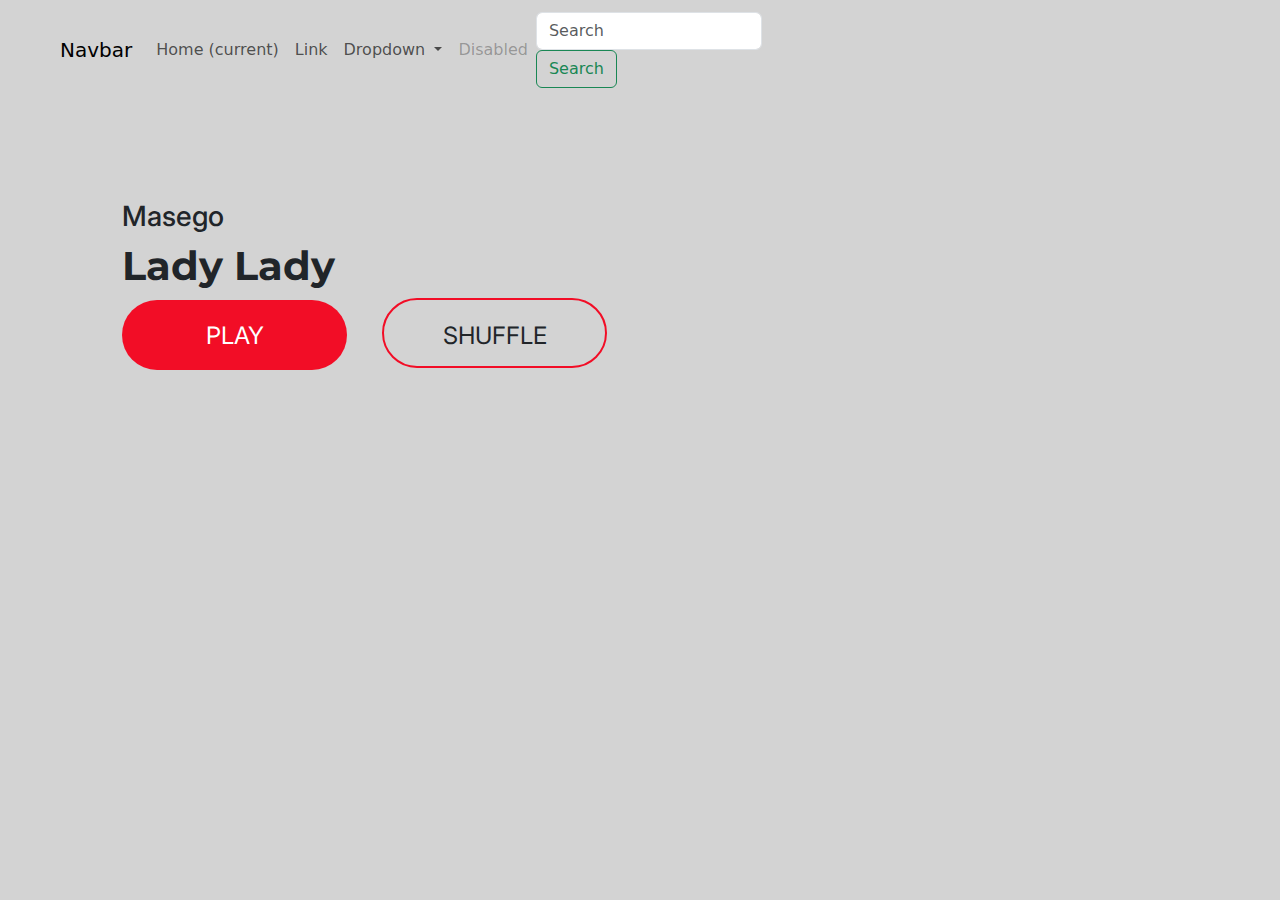
==== index.html @ d7442dbb "add hero and navbar" ====
<!DOCTYPE html>
<html lang="en">
<head>

    <meta charset="UTF-8">
    <meta http-equiv="X-UA-Compatible" content="IE=edge">
    <meta name="viewport" content="width=device-width, initial-scale=1.0">
    <title>Stream: Music For All</title>

    <!--external documents-->
    <link rel="stylesheet" href="https://cdn.jsdelivr.net/npm/bootstrap@5.2.3/dist/css/bootstrap.min.css">
    <script src="https://cdn.jsdelivr.net/npm/bootstrap@5.2.3/dist/js/bootstrap.min.js">  </script>

    <link rel="preconnect" href="https://fonts.googleapis.com">
    <link rel="preconnect" href="https://fonts.gstatic.com" crossorigin>
    <link href="https://fonts.googleapis.com/css2?family=Inter:wght@400;700&family=Montserrat:wght@400;700&display=swap" rel="stylesheet">

    <!--Internal Documents-->
    <link rel="stylesheet" href="css/main.css">

</head>

<body>
    <div class="container-fluid">
        <nav class="navbar navbar-expand-lg navbar-light bg-none">
            <a class="navbar-brand" href="#">Navbar</a>
            <button class="navbar-toggler" type="button" data-toggle="collapse" data-target="#navbarSupportedContent" aria-controls="navbarSupportedContent" aria-expanded="false" aria-label="Toggle navigation">
              <span class="navbar-toggler-icon"></span>
            </button>
          
            <div class="collapse navbar-collapse" id="navbarSupportedContent">
              <ul class="navbar-nav mr-auto">
                <li class="nav-item active">
                  <a class="nav-link" href="#">Home <span class="sr-only">(current)</span></a>
                </li>
                <li class="nav-item">
                  <a class="nav-link" href="#">Link</a>
                </li>
                <li class="nav-item dropdown">
                  <a class="nav-link dropdown-toggle" href="#" id="navbarDropdown" role="button" data-toggle="dropdown" aria-haspopup="true" aria-expanded="false">
                    Dropdown
                  </a>
                  <div class="dropdown-menu" aria-labelledby="navbarDropdown">
                    <a class="dropdown-item" href="#">Action</a>
                    <a class="dropdown-item" href="#">Another action</a>
                    <div class="dropdown-divider"></div>
                    <a class="dropdown-item" href="#">Something else here</a>
                  </div>
                </li>
                <li class="nav-item">
                  <a class="nav-link disabled" href="#">Disabled</a>
                </li>
              </ul>
              <form class="form-inline my-2 my-lg-0">
                <input class="form-control mr-sm-2" type="search" placeholder="Search" aria-label="Search">
                <button class="btn btn-outline-success my-2 my-sm-0" type="submit">Search</button>
              </form>
            </div>
          </nav>

          <header class="global-padding">
            <div class="hero-content">
                <h3> Masego </h3>
                <h1> Lady Lady</h1>
                <div class="hero-content_buttons">
                    <div class="large-button filled">
                        <p>PLAY</p>
                    </div>

                    <div class="large-button invert">
                        <p>SHUFFLE</p>
                    </div>

                    <div class="Large-heart">
                        
                    </div>

                </div>
            </div>
          </header>

    </div>
   
</body>

</html>
---- css/main.css ----
/* Global Styles*/
h1,h2{font-family: 'Montserrat', sans-serif;}
h1{font-weight: 700;}
h3, p{ font-family: 'Inter', sans-serif;}

.global-padding{
    padding-left: 122px;
    padding-right: 122px;
}

/* Homepage */

.navbar{
    padding-left: 60px;
    padding-right: 60px;
    width: 100%;
    height: 100px;
    position:absolute;
}

.container-fluid{
    padding: 0;
}


header{
    width: 100%;
    min-height: 100vh;
    background-color: lightgray;
}

.hero-content{
    padding-top: 200px;
}

.large-button{
    display: inline-block;
    width: 225px;
    height: 70px;
    text-align: center;
    padding-top: 18px;
    border-radius: 100px;
    font-size: 24px;
    margin-right: 30px;
}

.filled{
    background-color: #F20D26 ;
    color: white;
}

.invert{
    border: 2px solid #F20D26;
    
}

/* Page 2 */
/* Page 3 */
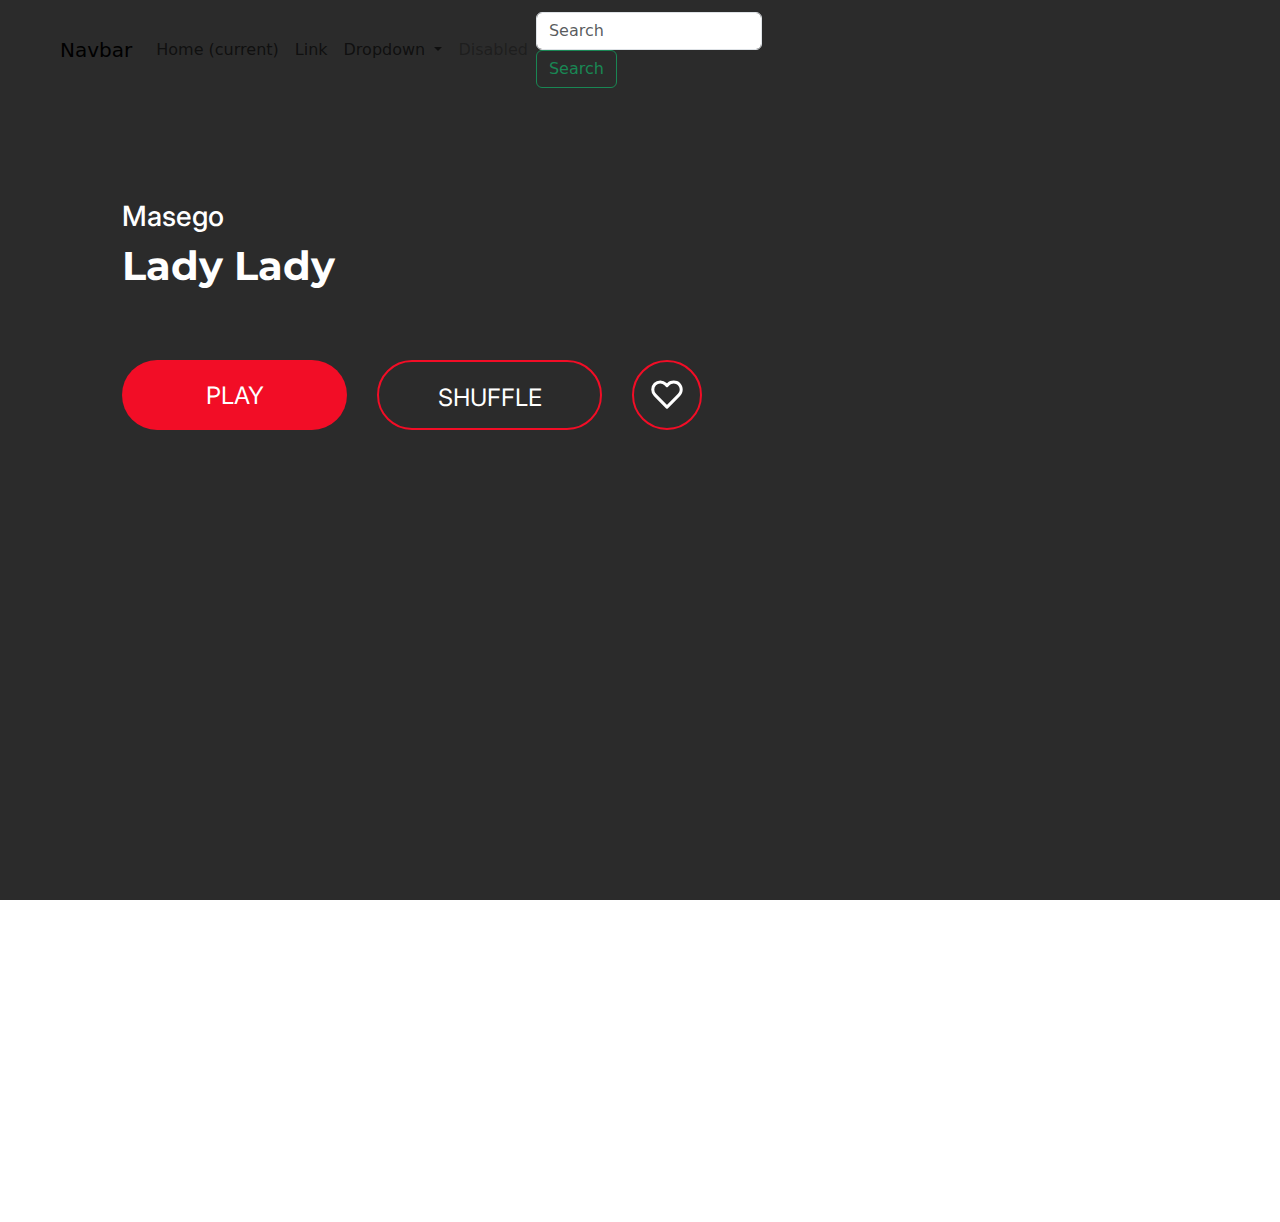
==== commit 52da8569: "update hero" ====
--- a/index.html
+++ b/index.html
@@ -71,13 +71,19 @@
                         <p>SHUFFLE</p>
                     </div>
 
-                    <div class="Large-heart">
-                        
+                    <div class="large-heart_con">
+                        <div class="heart-icon"></div>
                     </div>
 
                 </div>
             </div>
           </header>
+          <div class="global-padding">
+            <div class="featured">
+              <iframe width="560" height="315" src="https://www.youtube.com/embed/ZZT5gdiAwQE" title="YouTube video player" frameborder="0" allow="accelerometer; autoplay; clipboard-write; encrypted-media; gyroscope; picture-in-picture; web-share" allowfullscreen></iframe>
+            </div>
+          </div>
+          
 
     </div>
    
--- a/css/main.css
+++ b/css/main.css
@@ -1,5 +1,10 @@
 /* Global Styles*/
-h1,h2{font-family: 'Montserrat', sans-serif;}
+body{
+    color: white;
+}
+h1,h2{
+    font-family: 'Montserrat', sans-serif;
+}
 h1{font-weight: 700;}
 h3, p{ font-family: 'Inter', sans-serif;}
 
@@ -7,6 +12,8 @@
     padding-left: 122px;
     padding-right: 122px;
 }
+
+
 
 /* Homepage */
 
@@ -26,11 +33,17 @@
 header{
     width: 100%;
     min-height: 100vh;
-    background-color: lightgray;
+    background-color: #2b2b2b;
 }
 
 .hero-content{
     padding-top: 200px;
+}
+
+.hero-content_buttons{
+    margin-top: 70px;
+    display: flex;
+    align-items: center;
 }
 
 .large-button{
@@ -42,6 +55,8 @@
     border-radius: 100px;
     font-size: 24px;
     margin-right: 30px;
+    transition: 0.2s;
+    transition-timing-function: ease-out;
 }
 
 .filled{
@@ -49,10 +64,47 @@
     color: white;
 }
 
+.large-button:hover{
+    background-color: white;
+    color: black;
+    cursor: pointer;
+    transition: 0.2s;
+    transition-timing-function: ease-out;
+}
+
 .invert{
     border: 2px solid #F20D26;
-    
 }
+
+.large-heart_con{
+    display: flex;
+    align-items: center;
+    justify-content: center;
+    border-radius: 50%;
+    width: 70px;
+    height: 70px;
+    border: 2px solid #F20D26;
+    transition: 0.2s;
+    transition-timing-function: ease-out;
+    justify-content: center;
+}
+
+.heart-icon{
+    width: 32.88px;
+    height: 28.64px;
+    display: inline-block;
+    background-image: url("../assets/heart\ icon.svg");
+    background-position: center;
+    background-size: cover;
+}
+
+.large-heart_con:hover{
+    background-color: #F20D26;
+    cursor: pointer;
+    transition: 0.2s;
+    transition-timing-function: ease-out;
+}
+
 
 /* Page 2 */
 /* Page 3 */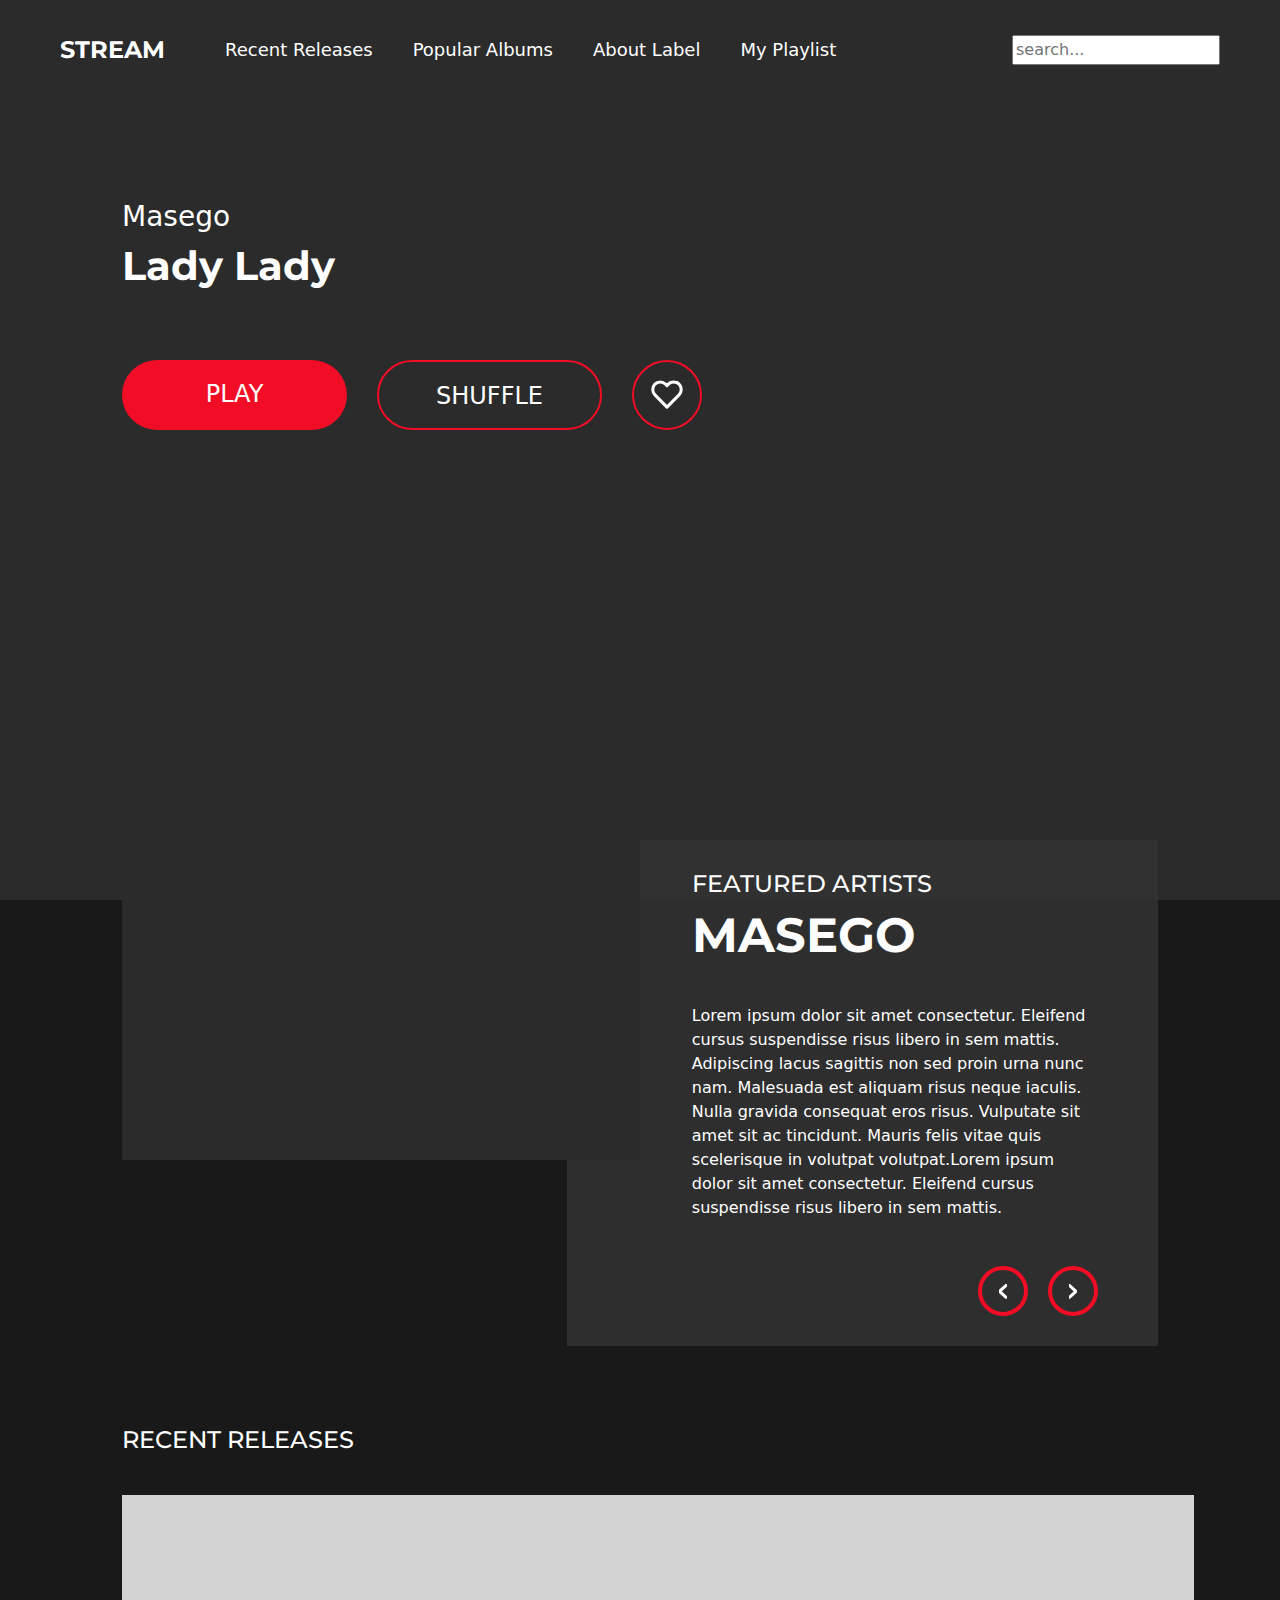
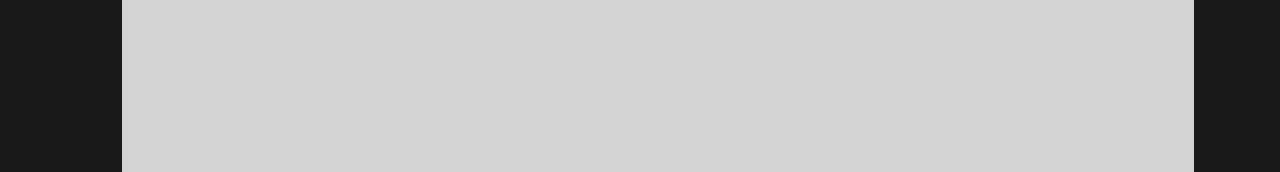
==== commit f485f4e5: "adding sections" ====
--- a/index.html
+++ b/index.html
@@ -22,41 +22,31 @@
 
 <body>
     <div class="container-fluid">
-        <nav class="navbar navbar-expand-lg navbar-light bg-none">
-            <a class="navbar-brand" href="#">Navbar</a>
-            <button class="navbar-toggler" type="button" data-toggle="collapse" data-target="#navbarSupportedContent" aria-controls="navbarSupportedContent" aria-expanded="false" aria-label="Toggle navigation">
-              <span class="navbar-toggler-icon"></span>
-            </button>
-          
-            <div class="collapse navbar-collapse" id="navbarSupportedContent">
-              <ul class="navbar-nav mr-auto">
-                <li class="nav-item active">
-                  <a class="nav-link" href="#">Home <span class="sr-only">(current)</span></a>
-                </li>
-                <li class="nav-item">
-                  <a class="nav-link" href="#">Link</a>
-                </li>
-                <li class="nav-item dropdown">
-                  <a class="nav-link dropdown-toggle" href="#" id="navbarDropdown" role="button" data-toggle="dropdown" aria-haspopup="true" aria-expanded="false">
-                    Dropdown
-                  </a>
-                  <div class="dropdown-menu" aria-labelledby="navbarDropdown">
-                    <a class="dropdown-item" href="#">Action</a>
-                    <a class="dropdown-item" href="#">Another action</a>
-                    <div class="dropdown-divider"></div>
-                    <a class="dropdown-item" href="#">Something else here</a>
-                  </div>
-                </li>
-                <li class="nav-item">
-                  <a class="nav-link disabled" href="#">Disabled</a>
-                </li>
-              </ul>
-              <form class="form-inline my-2 my-lg-0">
-                <input class="form-control mr-sm-2" type="search" placeholder="Search" aria-label="Search">
-                <button class="btn btn-outline-success my-2 my-sm-0" type="submit">Search</button>
-              </form>
+        <nav class="navbar">
+          <div class="nav-con">
+            <div class="wrapper">
+              <div class="brand"> STREAM</div>
+
+              <div class="nav-links">
+                <div class="link">Recent Releases</div>
+                <div class="link">Popular Albums</div>
+                <a href="pages/about.html"> <div class="link">About Label</div> </a>
+                <a href="pages/my-playlist.html"> <div class="link">My Playlist</div> </a>
+              </div>
             </div>
-          </nav>
+
+            <div class="wrapper">
+              <div class="search">
+                <input placeholder="search...">
+              </div>
+            </div>
+            
+            
+            
+          </div>            
+        </nav>
+
+          <!--Header/Hero-->
 
           <header class="global-padding">
             <div class="hero-content">
@@ -78,12 +68,88 @@
                 </div>
             </div>
           </header>
+
+          <!--Introduction artist-->
+
           <div class="global-padding">
             <div class="featured">
-              <iframe width="560" height="315" src="https://www.youtube.com/embed/ZZT5gdiAwQE" title="YouTube video player" frameborder="0" allow="accelerometer; autoplay; clipboard-write; encrypted-media; gyroscope; picture-in-picture; web-share" allowfullscreen></iframe>
+              <div class="featured_video">
+                <iframe width="100%" height="100%" src="https://www.youtube.com/embed/ZZT5gdiAwQE" title="YouTube video player" frameborder="0" allow="accelerometer; autoplay; clipboard-write; encrypted-media; gyroscope; picture-in-picture; web-share" allowfullscreen></iframe>
+              </div>
+              
+              <div class="featured_intro">
+                <h2 class="small-heading"> FEATURED ARTISTS</h2>
+                <h2 class="featured-artist">MASEGO</h2>
+                <p>Lorem ipsum dolor sit amet consectetur. Eleifend cursus suspendisse risus libero in sem mattis. Adipiscing lacus sagittis non sed proin urna nunc nam. Malesuada est aliquam risus neque iaculis. Nulla gravida consequat eros risus. Vulputate sit amet sit ac tincidunt. Mauris felis vitae quis scelerisque in volutpat volutpat.Lorem ipsum dolor sit amet consectetur. Eleifend cursus suspendisse risus libero in sem mattis. </p>
+                
+                <div class="arrow-con">
+
+                  <div class="arrow">
+                    <div class="arrow-icon left-arrow"></div>
+                  </div>
+
+                  <div class="arrow">
+                    <div class="arrow-icon right-arrow"></div>
+                  </div>
+
+                </div>
+
+              </div>
+            </div>
+          </div>
+
+          <!--Recent Releases section-->
+          <div class="global-padding section-marg">
+            <div class="row">
+              <h2 class="small-heading">RECENT RELEASES</h2>
+              <div class="col-3 ">
+                <div class="album">
+                  <div class="album-hover">
+                    <div class="album-play">
+                      <div></div> 
+                    </div>
+                    <div class="album-info"></div>
+                  </div>
+                </div>
+              </div>
+
+              <div class="col-3 ">
+                <div class="album">
+                  <div class="album-hover">
+                    <div class="album-play">
+                      <div></div> 
+                    </div>
+                    <div class="album-info"></div>
+                  </div>
+                </div>
+              </div>
+
+              <div class="col-3 ">
+                <div class="album">
+                  <div class="album-hover">
+                    <div class="album-play">
+                      <div></div> 
+                    </div>
+                    <div class="album-info"></div>
+                  </div>
+                </div>
+              </div>
+
+              <div class="col-3 ">
+                <div class="album">
+                  <div class="album-hover">
+                    <div class="album-play">
+                      <div></div> 
+                    </div>
+                    <div class="album-info"></div>
+                  </div>
+                </div>
+              </div>
+             
             </div>
           </div>
           
+          <!--Popular Albums Section-->
 
     </div>
    
--- a/css/main.css
+++ b/css/main.css
@@ -1,22 +1,34 @@
 /* Global Styles*/
 body{
     color: white;
-}
+    font-family: font-family: 'Inter', sans-serif ;
+    background-color: #191919;
+}
+
+a{
+    text-decoration: none;
+}
+
 h1,h2{
     font-family: 'Montserrat', sans-serif;
 }
 h1{font-weight: 700;}
-h3, p{ font-family: 'Inter', sans-serif;}
 
 .global-padding{
     padding-left: 122px;
     padding-right: 122px;
 }
 
-
-
-/* Homepage */
-
+.container-fluid{
+    padding: 0;
+}
+
+.section-marg{
+    margin-top: 80px;
+}
+
+/* Homepage styles */
+/* Navbar styles */
 .navbar{
     padding-left: 60px;
     padding-right: 60px;
@@ -25,10 +37,52 @@
     position:absolute;
 }
 
-.container-fluid{
-    padding: 0;
-}
-
+.brand{
+    display: inline-block;
+    font-size: 24px;
+    font-family: 'Montserrat', sans-serif;
+    font-weight: 700;
+    margin-right: 60px;
+}
+
+.nav-links{
+    display: flex;
+}
+
+.link{
+    font-size: 18px;
+    color: white;
+    margin-right: 40px;
+    padding-top: 10px;
+    padding-bottom: 10px;
+    cursor: pointer;
+    border-bottom: 2px solid transparent;
+    transition-duration: 0.2s;
+}
+
+.link:hover{
+    border-bottom: 2px solid #F20D26;
+    transition: ease-out;
+    transition-duration: 0.2s;
+}
+
+.nav-con{
+    width: 100%;
+    display: flex;
+    align-items: center;
+    justify-content: space-between;
+}
+
+.search{
+    
+}
+
+.nav-con .wrapper{
+    display: flex;
+    align-items: center;
+}
+
+/* Header/hero */
 
 header{
     width: 100%;
@@ -51,7 +105,7 @@
     width: 225px;
     height: 70px;
     text-align: center;
-    padding-top: 18px;
+    padding-top: 16px;
     border-radius: 100px;
     font-size: 24px;
     margin-right: 30px;
@@ -105,6 +159,125 @@
     transition-timing-function: ease-out;
 }
 
+/* Introduction Section */
+
+.featured{
+    width: 100%;
+    margin-top: -60px;
+    display: flex;
+    justify-content: space-between;
+    position: relative;
+}
+
+.featured_video{
+    width: 50%;
+    height: 25vw;
+    background-color: #2b2b2b;
+    z-index: 2;
+}
+
+.featured_intro{
+    width: 57%;
+    background: rgba(51,51,51,0.8);
+    margin-left: -7%;
+    min-height: 30vw;
+    padding-left: 12%;
+    padding-top: 30px;
+    padding-right: 60px;
+    z-index: 1;
+}
+
+.featured-artist{
+    font-size: 48px;
+    font-weight: 700;
+    margin-bottom: 40px;
+}
+
+.small-heading{
+    font-size: 24px;
+}
+
+.arrow-con{
+    display: flex;
+    margin-top: 30px;
+    margin-bottom: 30px;
+    float: right;
+}
+
+.arrow{
+    display: flex;
+    align-items: center;
+    justify-content: center;
+    border-radius: 50%;
+    width: 50px;
+    height: 50px;
+    border: 4px solid #F20D26;
+    transition: 0.2s;
+    transition-timing-function: ease-out;
+    justify-content: center;
+    margin-left: 20px;
+}
+
+.arrow-icon{
+    width: 7.72px;
+    height: 15.43px;
+    display: inline-block;
+    background-position: center;
+    background-size: cover;
+}
+
+.left-arrow{
+    background-image: url("../assets/left\ arrow.svg");
+}
+
+.right-arrow{
+    background-image: url("../assets/right\ arrow.svg");
+}
+
+.arrow:hover{
+    background-color: #F20D26;
+    cursor: pointer;
+    transition: 0.2s;
+    transition-timing-function: ease-out;
+}
+
+/* Recent releases section */
+
+
+.album{
+    height: 277px;
+    width: 277px;
+    background-color: lightgray;
+}
+
+.row .small-heading{
+    margin-bottom: 40px;
+}
+
+.album-hover{
+    width: 100%;
+    height: 100%;
+    transition-duration: 0.2s;
+    opacity: 0%;
+}
+
+.album-play{
+    width: 100%;
+    height: 207px;
+    display: flex;
+}
+
+.album-info{
+    width: 100%;
+    height: 70px;
+    background-color: rgba(0,0,0,0.8);
+}
+
+.album:hover .album-hover{
+    opacity: 100%;
+    transition: ease-out;
+    transition-duration: 0.2s;
+}
 
 /* Page 2 */
 /* Page 3 */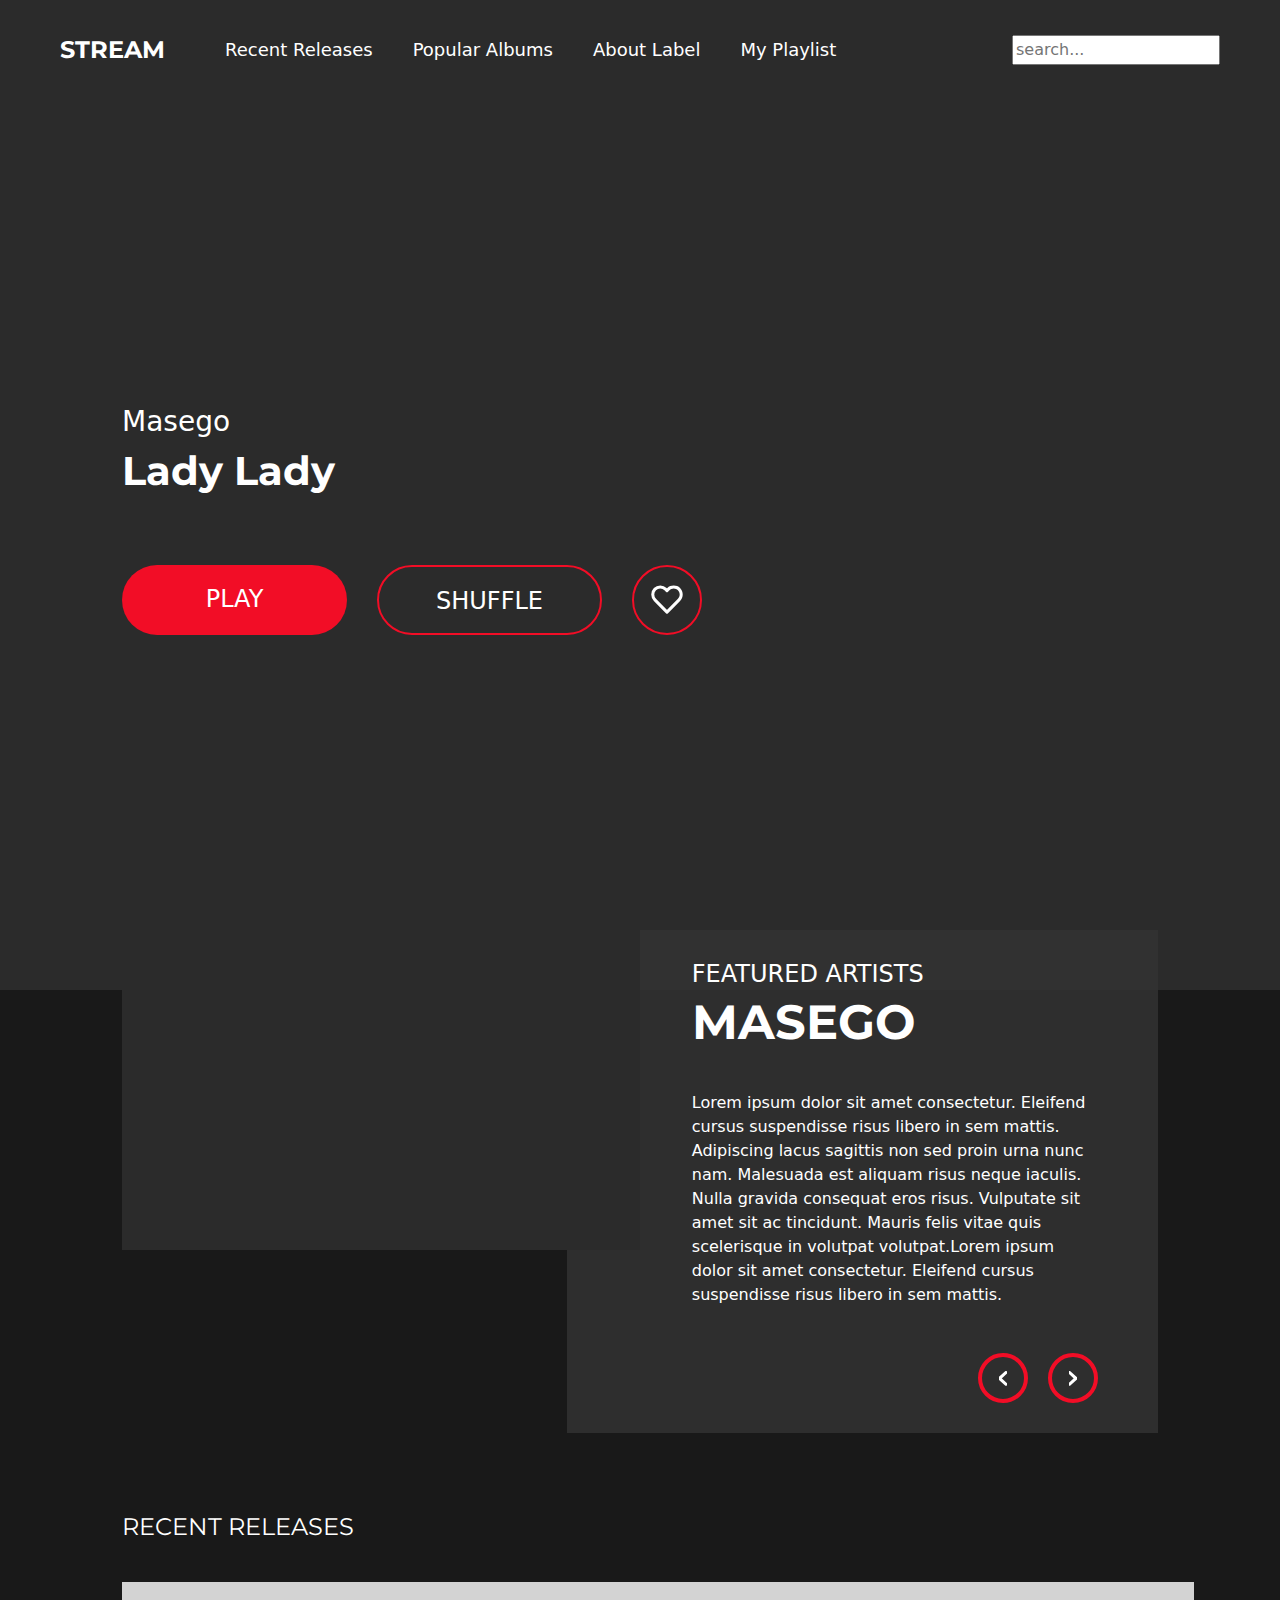
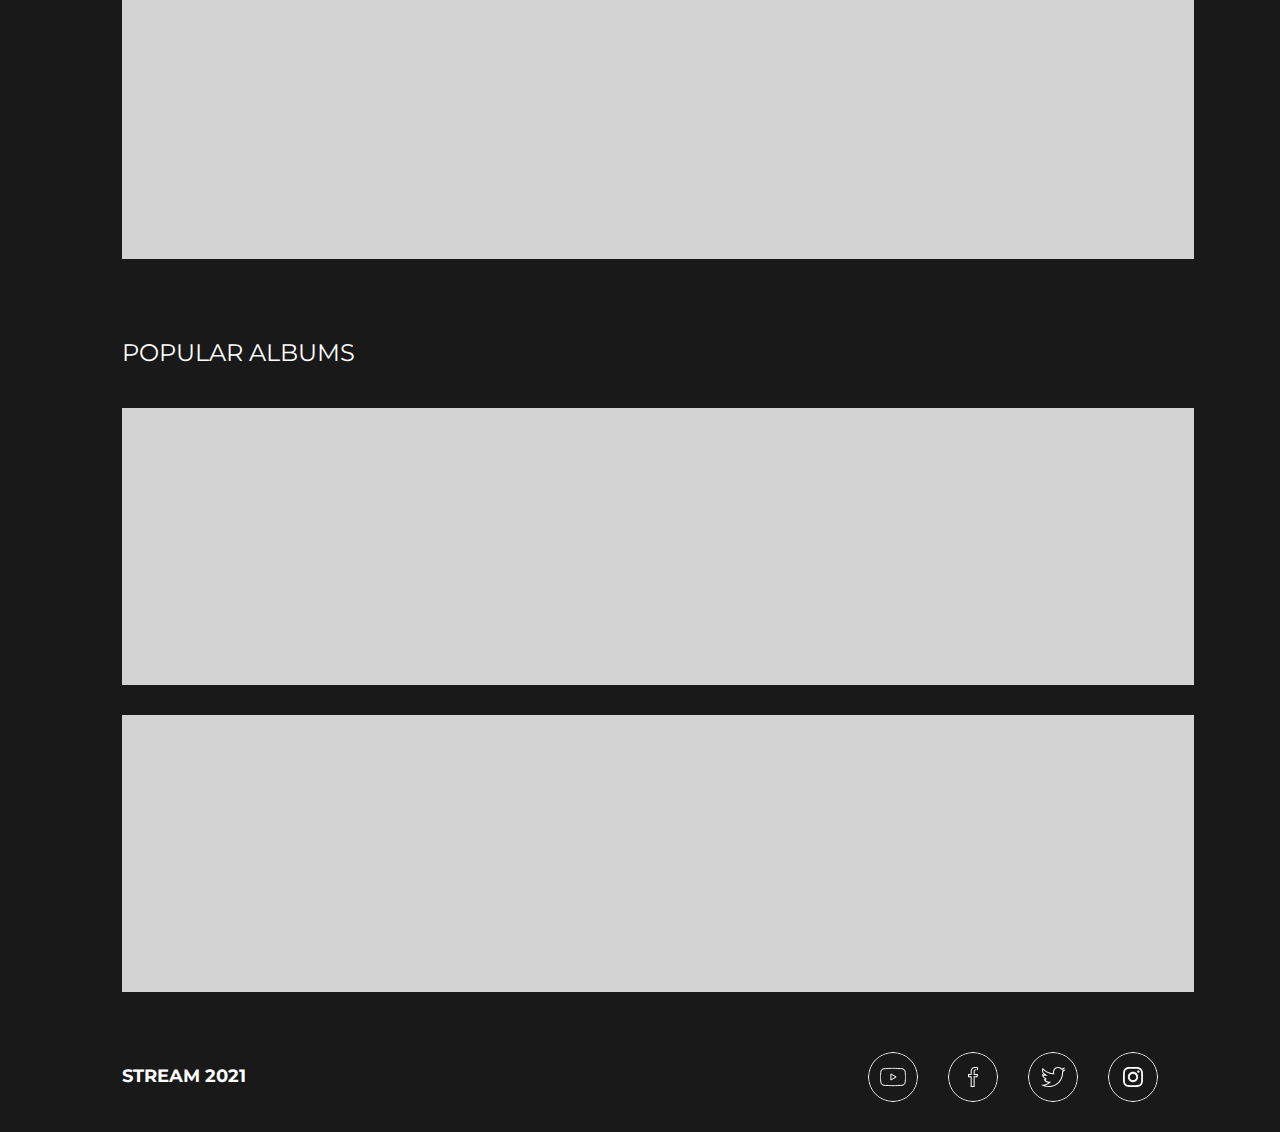
==== commit 1b76180d: "complete the structure of the site" ====
--- a/index.html
+++ b/index.html
@@ -25,7 +25,7 @@
         <nav class="navbar">
           <div class="nav-con">
             <div class="wrapper">
-              <div class="brand"> STREAM</div>
+              <a href="../index.html"> <div class="brand"> STREAM</div> </a> 
 
               <div class="nav-links">
                 <div class="link">Recent Releases</div>
@@ -61,7 +61,7 @@
                         <p>SHUFFLE</p>
                     </div>
 
-                    <div class="large-heart_con">
+                    <div class="large-heart_con circle">
                         <div class="heart-icon"></div>
                     </div>
 
@@ -71,24 +71,24 @@
 
           <!--Introduction artist-->
 
-          <div class="global-padding">
+          <div class="global-padding container">
             <div class="featured">
               <div class="featured_video">
                 <iframe width="100%" height="100%" src="https://www.youtube.com/embed/ZZT5gdiAwQE" title="YouTube video player" frameborder="0" allow="accelerometer; autoplay; clipboard-write; encrypted-media; gyroscope; picture-in-picture; web-share" allowfullscreen></iframe>
               </div>
               
               <div class="featured_intro">
-                <h2 class="small-heading"> FEATURED ARTISTS</h2>
-                <h2 class="featured-artist">MASEGO</h2>
+                <h3 class="small-heading"> FEATURED ARTISTS</h3>
+                <h2 class="large-heading">MASEGO</h2>
                 <p>Lorem ipsum dolor sit amet consectetur. Eleifend cursus suspendisse risus libero in sem mattis. Adipiscing lacus sagittis non sed proin urna nunc nam. Malesuada est aliquam risus neque iaculis. Nulla gravida consequat eros risus. Vulputate sit amet sit ac tincidunt. Mauris felis vitae quis scelerisque in volutpat volutpat.Lorem ipsum dolor sit amet consectetur. Eleifend cursus suspendisse risus libero in sem mattis. </p>
                 
                 <div class="arrow-con">
 
-                  <div class="arrow">
+                  <div class="arrow circle">
                     <div class="arrow-icon left-arrow"></div>
                   </div>
 
-                  <div class="arrow">
+                  <div class="arrow circle">
                     <div class="arrow-icon right-arrow"></div>
                   </div>
 
@@ -99,49 +99,74 @@
           </div>
 
           <!--Recent Releases section-->
-          <div class="global-padding section-marg">
+          <div class="global-padding section-marg container">
             <div class="row">
-              <h2 class="small-heading">RECENT RELEASES</h2>
-              <div class="col-3 ">
-                <div class="album">
-                  <div class="album-hover">
-                    <div class="album-play">
-                      <div></div> 
-                    </div>
-                    <div class="album-info"></div>
-                  </div>
-                </div>
-              </div>
-
-              <div class="col-3 ">
-                <div class="album">
-                  <div class="album-hover">
-                    <div class="album-play">
-                      <div></div> 
-                    </div>
-                    <div class="album-info"></div>
-                  </div>
-                </div>
-              </div>
-
-              <div class="col-3 ">
-                <div class="album">
-                  <div class="album-hover">
-                    <div class="album-play">
-                      <div></div> 
-                    </div>
-                    <div class="album-info"></div>
-                  </div>
-                </div>
-              </div>
-
-              <div class="col-3 ">
-                <div class="album">
-                  <div class="album-hover">
-                    <div class="album-play">
-                      <div></div> 
-                    </div>
-                    <div class="album-info"></div>
+              <h2 class="small-heading margin-b">RECENT RELEASES</h2>
+
+              <div class="col-3 ">
+                <div class="album">
+                  <div class="album-hover">
+                    <div class="album-play">
+                      <div class="play-button"></div> 
+                    </div>
+                    <div class="album-info">
+                      <div class="information">
+                        <p class="artist-name"> Artist Name</p>
+                        <p class="album-name"> Album Name</p>
+                      </div>
+                      <div class="like circle"></div>
+                    </div>
+                  </div>
+                </div>
+              </div>
+
+              <div class="col-3 ">
+                <div class="album">
+                  <div class="album-hover">
+                    <div class="album-play">
+                      <div class="play-button"></div> 
+                    </div>
+                    <div class="album-info">
+                      <div class="information">
+                        <p class="artist-name"> Artist Name</p>
+                        <p class="album-name"> Album Name</p>
+                      </div>
+                      <div class="like circle"></div>
+                    </div>
+                  </div>
+                </div>
+              </div>
+
+              <div class="col-3 ">
+                <div class="album">
+                  <div class="album-hover">
+                    <div class="album-play">
+                      <div class="play-button"></div> 
+                    </div>
+                    <div class="album-info">
+                      <div class="information">
+                        <p class="artist-name"> Artist Name</p>
+                        <p class="album-name"> Album Name</p>
+                      </div>
+                      <div class="like circle"></div>
+                    </div>
+                  </div>
+                </div>
+              </div>
+
+              <div class="col-3 ">
+                <div class="album">
+                  <div class="album-hover">
+                    <div class="album-play">
+                      <div class="play-button"></div> 
+                    </div>
+                    <div class="album-info">
+                      <div class="information">
+                        <p class="artist-name"> Artist Name</p>
+                        <p class="album-name"> Album Name</p>
+                      </div>
+                      <div class="like circle"></div>
+                    </div>
                   </div>
                 </div>
               </div>
@@ -151,6 +176,172 @@
           
           <!--Popular Albums Section-->
 
+          <div class="global-padding section-marg container">
+
+            <div class="row">
+              <h2 class="small-heading margin-b">POPULAR ALBUMS</h2>
+
+              <div class="col-3 ">
+                <div class="album">
+                  <div class="album-hover">
+                    <div class="album-play">
+                      <div class="play-button"></div> 
+                    </div>
+                    <div class="album-info">
+                      <div class="information">
+                        <p class="artist-name"> Artist Name</p>
+                        <p class="album-name"> Album Name</p>
+                      </div>
+                      <div class="like circle"></div>
+                    </div>
+                  </div>
+                </div>
+              </div>
+
+              <div class="col-3 ">
+                <div class="album">
+                  <div class="album-hover">
+                    <div class="album-play">
+                      <div class="play-button"></div> 
+                    </div>
+                    <div class="album-info">
+                      <div class="information">
+                        <p class="artist-name"> Artist Name</p>
+                        <p class="album-name"> Album Name</p>
+                      </div>
+                      <div class="like circle"></div>
+                    </div>
+                  </div>
+                </div>
+              </div>
+
+              <div class="col-3 ">
+                <div class="album">
+                  <div class="album-hover">
+                    <div class="album-play">
+                      <div class="play-button"></div> 
+                    </div>
+                    <div class="album-info">
+                      <div class="information">
+                        <p class="artist-name"> Artist Name</p>
+                        <p class="album-name"> Album Name</p>
+                      </div>
+                      <div class="like circle"></div>
+                    </div>
+                  </div>
+                </div>
+              </div>
+
+              <div class="col-3 ">
+                <div class="album">
+                  <div class="album-hover">
+                    <div class="album-play">
+                      <div class="play-button"></div> 
+                    </div>
+                    <div class="album-info">
+                      <div class="information">
+                        <p class="artist-name"> Artist Name</p>
+                        <p class="album-name"> Album Name</p>
+                      </div>
+                      <div class="like circle"></div>
+                    </div>
+                  </div>
+                </div>
+              </div>
+             
+            </div>
+
+            <div class="row small-top-marg">
+
+              <div class="col-3 ">
+                <div class="album">
+                  <div class="album-hover">
+                    <div class="album-play">
+                      <div class="play-button"></div> 
+                    </div>
+                    <div class="album-info">
+                      <div class="information">
+                        <p class="artist-name"> Artist Name</p>
+                        <p class="album-name"> Album Name</p>
+                      </div>
+                      <div class="like circle"></div>
+                    </div>
+                  </div>
+                </div>
+              </div>
+
+              <div class="col-3 ">
+                <div class="album">
+                  <div class="album-hover">
+                    <div class="album-play">
+                      <div class="play-button"></div> 
+                    </div>
+                    <div class="album-info">
+                      <div class="information">
+                        <p class="artist-name"> Artist Name</p>
+                        <p class="album-name"> Album Name</p>
+                      </div>
+                      <div class="like circle"></div>
+                    </div>
+                  </div>
+                </div>
+              </div>
+
+              <div class="col-3 ">
+                <div class="album">
+                  <div class="album-hover">
+                    <div class="album-play">
+                      <div class="play-button"></div> 
+                    </div>
+                    <div class="album-info">
+                      <div class="information">
+                        <p class="artist-name"> Artist Name</p>
+                        <p class="album-name"> Album Name</p>
+                      </div>
+                      <div class="like circle"></div>
+                    </div>
+                  </div>
+                </div>
+              </div>
+
+              <div class="col-3 ">
+                <div class="album">
+                  <div class="album-hover">
+                    <div class="album-play">
+                      <div class="play-button"></div> 
+                    </div>
+                    <div class="album-info">
+                      <div class="information">
+                        <p class="artist-name"> Artist Name</p>
+                        <p class="album-name"> Album Name</p>
+                      </div>
+                      <div class="like circle"></div>
+                    </div>
+                  </div>
+                </div>
+              </div>
+             
+            </div>
+
+          </div>
+
+          <!--Footer-->
+
+          <div class="global-padding container">
+            <div class="row">
+              <div class="col-12 footer">
+                <div class="brand-footer"> STREAM 2021</div>
+                <div class="socials">
+                  <div class="social-link youtube"></div>
+                  <div class="social-link facebook"></div>
+                  <div class="social-link twitter"></div>
+                  <div class="social-link instagram"></div>
+                </div>
+              </div>
+            </div>
+          </div>
+          
+
     </div>
    
 </body>
--- a/css/main.css
+++ b/css/main.css
@@ -19,6 +19,10 @@
     padding-right: 122px;
 }
 
+.container{
+    max-width: 1430px;
+}
+
 .container-fluid{
     padding: 0;
 }
@@ -43,6 +47,17 @@
     font-family: 'Montserrat', sans-serif;
     font-weight: 700;
     margin-right: 60px;
+    color: white;
+    transition: ease-out;
+    transition-duration: 0.2s;
+}
+
+.brand:hover{
+    cursor: pointer;
+    color: #F20D26;
+    transition: ease-out;
+    transition-duration: 0.2s;
+
 }
 
 .nav-links{
@@ -66,6 +81,10 @@
     transition-duration: 0.2s;
 }
 
+.active{
+    font-weight: 700;
+}
+
 .nav-con{
     width: 100%;
     display: flex;
@@ -86,12 +105,12 @@
 
 header{
     width: 100%;
-    min-height: 100vh;
+    min-height: 110vh;
     background-color: #2b2b2b;
 }
 
 .hero-content{
-    padding-top: 200px;
+    padding-top: 45vh;
 }
 
 .hero-content_buttons{
@@ -152,13 +171,6 @@
     background-size: cover;
 }
 
-.large-heart_con:hover{
-    background-color: #F20D26;
-    cursor: pointer;
-    transition: 0.2s;
-    transition-timing-function: ease-out;
-}
-
 /* Introduction Section */
 
 .featured{
@@ -187,7 +199,7 @@
     z-index: 1;
 }
 
-.featured-artist{
+.large-heading{
     font-size: 48px;
     font-weight: 700;
     margin-bottom: 40px;
@@ -195,6 +207,8 @@
 
 .small-heading{
     font-size: 24px;
+    font-weight: 400;
+    margin-bottom: 5px;
 }
 
 .arrow-con{
@@ -234,7 +248,7 @@
     background-image: url("../assets/right\ arrow.svg");
 }
 
-.arrow:hover{
+.circle:hover{
     background-color: #F20D26;
     cursor: pointer;
     transition: 0.2s;
@@ -250,7 +264,7 @@
     background-color: lightgray;
 }
 
-.row .small-heading{
+.margin-b{
     margin-bottom: 40px;
 }
 
@@ -277,7 +291,179 @@
     opacity: 100%;
     transition: ease-out;
     transition-duration: 0.2s;
+    cursor: pointer;
+}
+
+.album-play{
+    display: flex;
+    justify-content: center;
+    align-items: center;
+}
+
+.play-button{
+    display: inline-block;
+    height: 70px;
+    width: 70px;
+    background-image: url("../assets/play_icon.svg");
+    background-position: center;
+    background-size: cover;
+}
+
+.album-info{
+    display: flex;
+    justify-content: space-between;
+    align-items: center;
+    padding-left: 10px;
+    padding-right: 10px;
+}
+
+.information{
+    display: inline-block;
+}
+
+.like{
+    display: inline-block;
+}
+
+.artist-name{
+    font-size: 12px;
+    margin-bottom: 4px;
+}
+
+.album-name{
+    font-size: 18px;
+    font-family: 'Montserrat', sans-serif;
+    font-weight: 700;
+    margin: 0;
+}
+
+.like{
+    width: 40px;
+    height: 40px;
+    border-radius: 50%;
+    background-image: url("../assets/heart_icon_smal\ 1.svg");
+    background-position: center;
+    background-size: cover;
+}
+
+/* Footer */
+
+.small-top-marg{
+    margin-top: 30px;
+}
+
+.footer{
+    display: flex;
+    justify-content: space-between;
+    align-items: center;
+    padding-top: 60px;
+    padding-bottom: 30px;
+}
+
+.brand-footer{
+    font-size: 18px;
+    font-family: 'Montserrat', sans-serif;
+    font-weight: 700;
+    margin: 0;
+}
+
+.socials{
+    display: flex;
+}
+
+.social-link{
+    width: 50px;
+    height: 50px;
+    border-radius: 50%;
+    background-position: center;
+    background-size: cover;
+    transition: ease-out;
+    transition-duration: 0.2s;
+    margin-left: 30px;
+}
+
+.social-link:hover{
+    scale:1.1;
+    transition: ease-out;
+    transition-duration: 0.2s;
+    cursor: pointer;
+}
+
+.youtube{
+    background-image: url("../assets/youtube.svg");
+}
+
+.facebook{
+    background-image: url("../assets/facebook.svg");
+}
+
+.twitter{
+    background-image: url("../assets/twitter.svg");
+}
+
+.instagram{
+    background-image: url("../assets/instagram.svg");
 }
 
 /* Page 2 */
-/* Page 3 */+/* About content */
+
+.about-content{
+    padding-top: 255px;
+}
+
+.about-info{
+    padding-right: 5%;
+}
+
+.form{
+    padding-left: 5%;
+}
+
+.contact-links{
+    display: flex;
+    margin-top: 80px;
+    margin-bottom: 25px;
+}
+
+.contact{
+    width: 190px;
+    height: 40px;
+    border-radius: 100px;
+    background-color: aliceblue;
+    margin-right: 30px;
+}
+
+.form-con{
+    width: 100%;
+    height: 100%;
+    background-color: gray;
+    padding: 30px;
+}
+
+/* Page 3 */
+
+/* Playlist Interface */
+
+.playlist-interface{
+    padding-top: 145px;
+}
+
+.playlist_album-cover{
+    width: 100%;
+    background-color: aliceblue;
+    height: 470px;
+}
+
+.playlist_songs{
+    width: 100%;
+    background-color: rgb(47, 100, 146);
+    height: 500px;
+}
+
+.slider-controls{
+    background-color: aliceblue;
+    height: 50px;
+    margin-top: 140px;
+    margin-bottom: 40px;
+}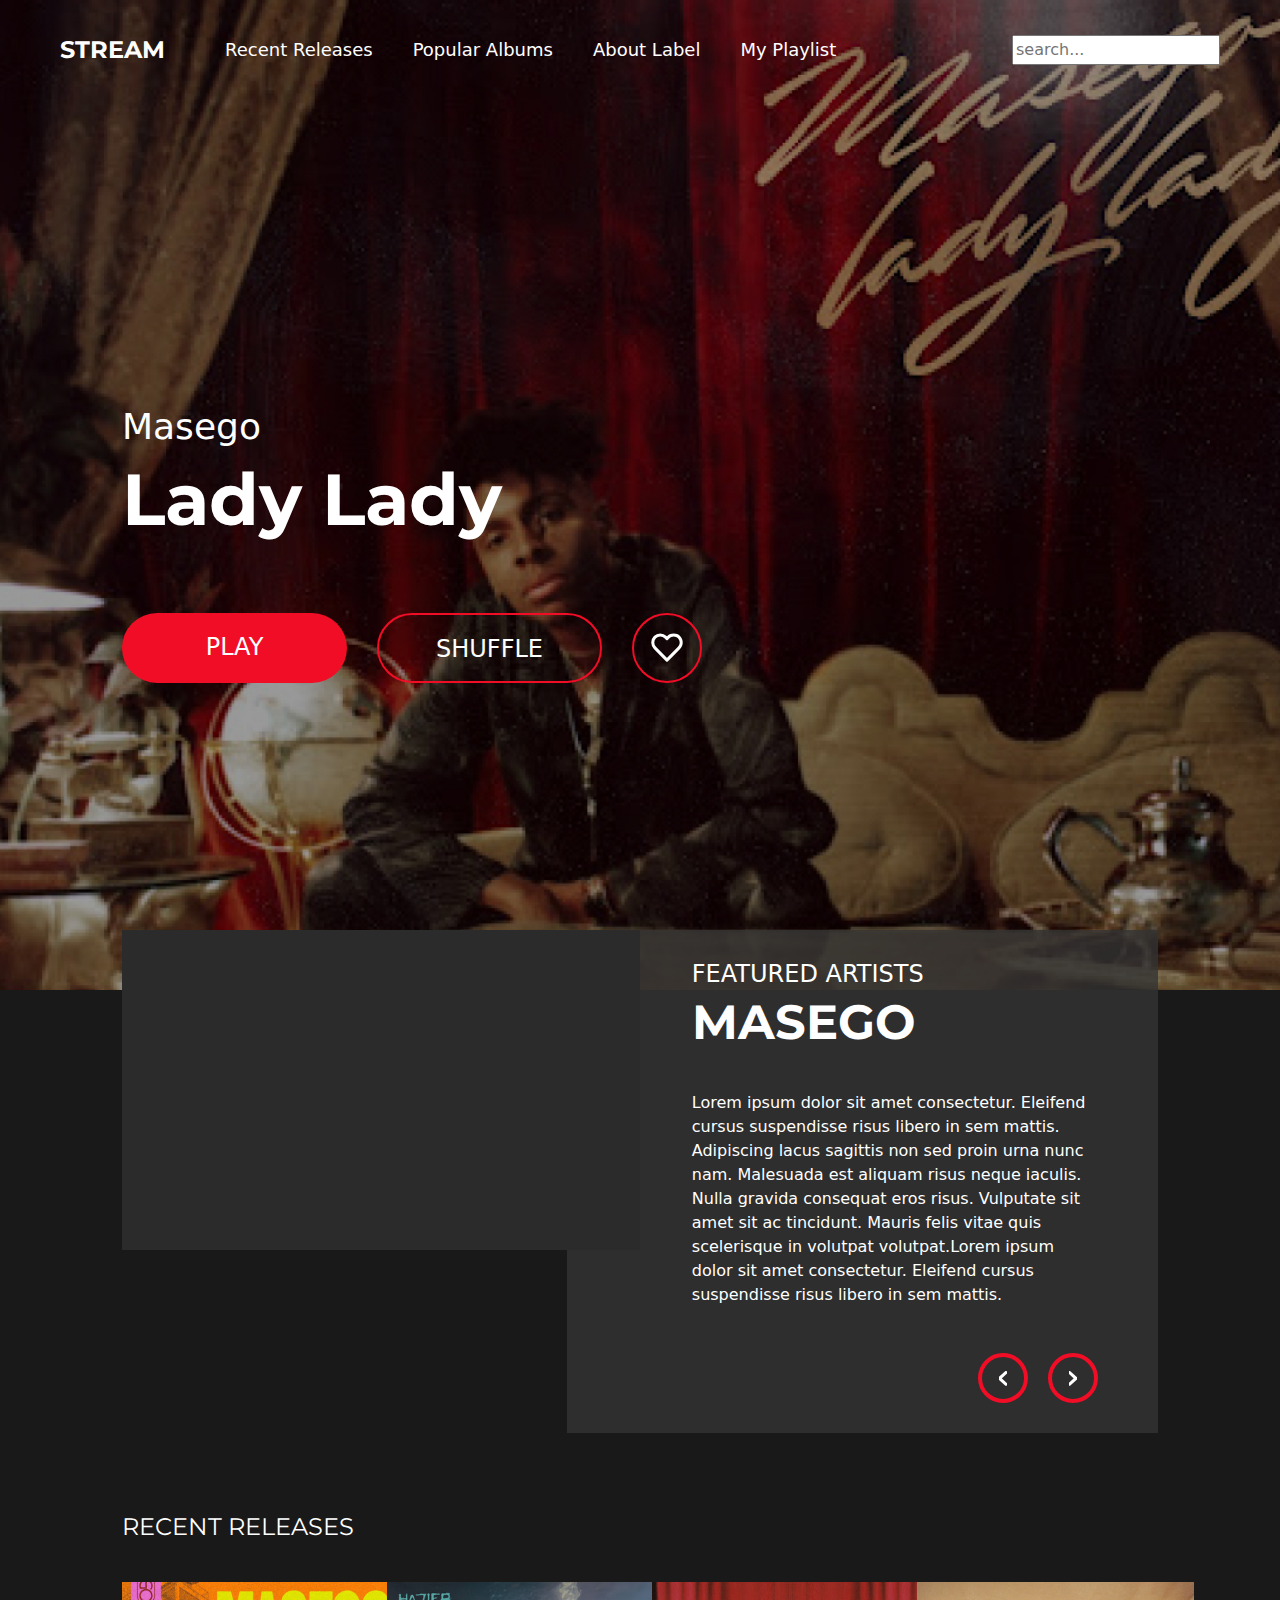
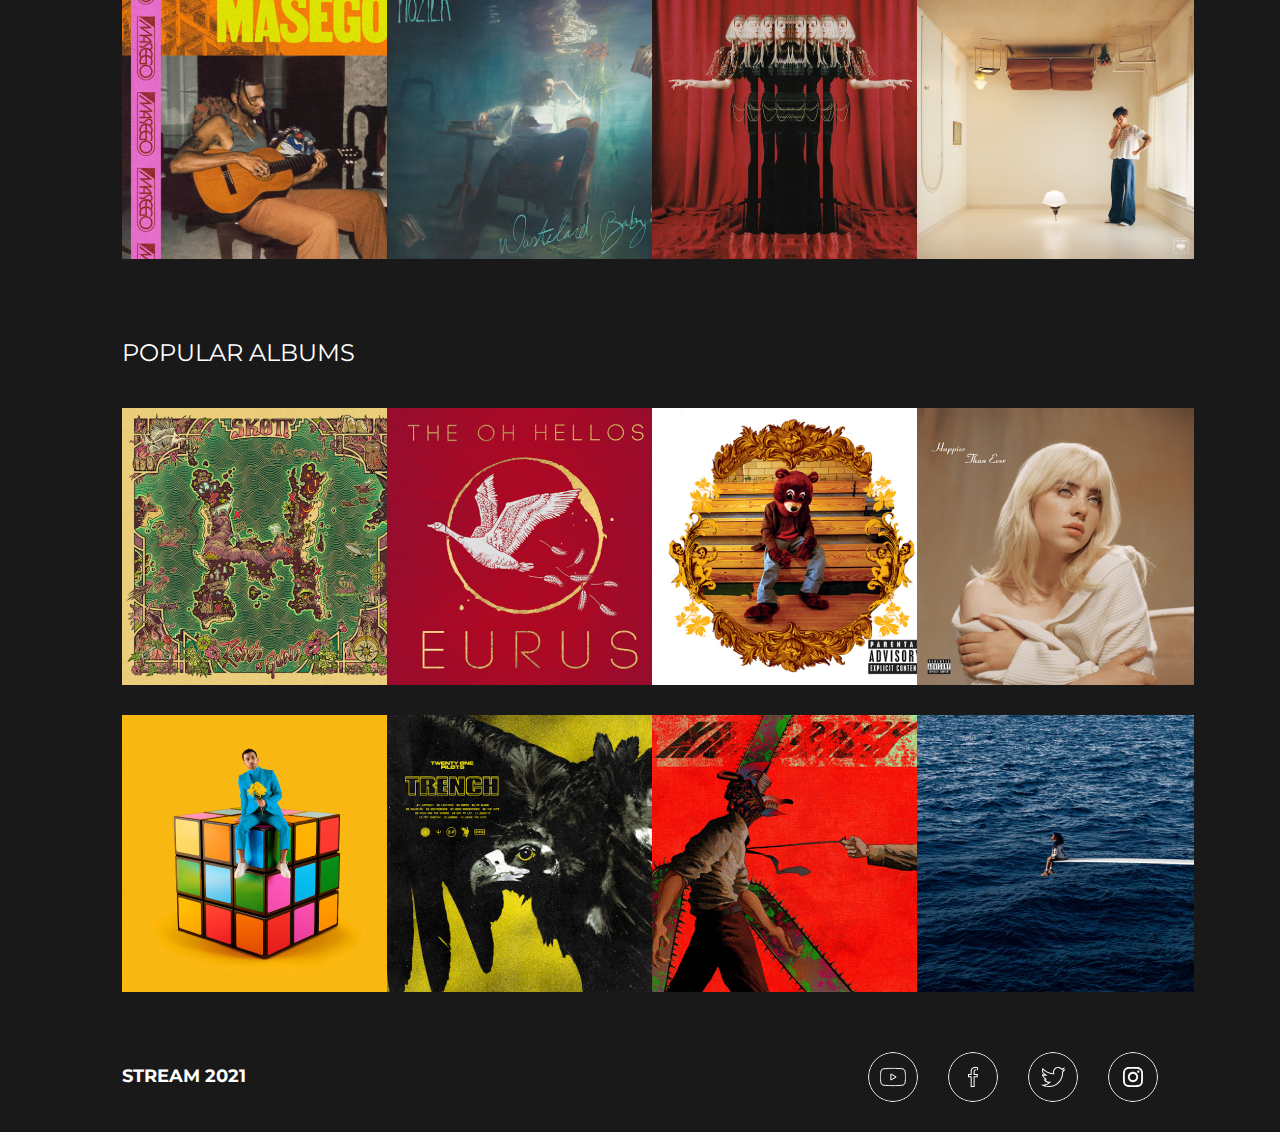
==== commit 753d9703: "add assets" ====
--- a/index.html
+++ b/index.html
@@ -104,58 +104,58 @@
               <h2 class="small-heading margin-b">RECENT RELEASES</h2>
 
               <div class="col-3 ">
-                <div class="album">
-                  <div class="album-hover">
-                    <div class="album-play">
-                      <div class="play-button"></div> 
-                    </div>
-                    <div class="album-info">
-                      <div class="information">
-                        <p class="artist-name"> Artist Name</p>
-                        <p class="album-name"> Album Name</p>
-                      </div>
-                      <div class="like circle"></div>
-                    </div>
-                  </div>
-                </div>
-              </div>
-
-              <div class="col-3 ">
-                <div class="album">
-                  <div class="album-hover">
-                    <div class="album-play">
-                      <div class="play-button"></div> 
-                    </div>
-                    <div class="album-info">
-                      <div class="information">
-                        <p class="artist-name"> Artist Name</p>
-                        <p class="album-name"> Album Name</p>
-                      </div>
-                      <div class="like circle"></div>
-                    </div>
-                  </div>
-                </div>
-              </div>
-
-              <div class="col-3 ">
-                <div class="album">
-                  <div class="album-hover">
-                    <div class="album-play">
-                      <div class="play-button"></div> 
-                    </div>
-                    <div class="album-info">
-                      <div class="information">
-                        <p class="artist-name"> Artist Name</p>
-                        <p class="album-name"> Album Name</p>
-                      </div>
-                      <div class="like circle"></div>
-                    </div>
-                  </div>
-                </div>
-              </div>
-
-              <div class="col-3 ">
-                <div class="album">
+                <div class="album song-1">
+                  <div class="album-hover">
+                    <div class="album-play">
+                      <div class="play-button"></div> 
+                    </div>
+                    <div class="album-info">
+                      <div class="information">
+                        <p class="artist-name"> Artist Name</p>
+                        <p class="album-name"> Album Name</p>
+                      </div>
+                      <div class="like circle"></div>
+                    </div>
+                  </div>
+                </div>
+              </div>
+
+              <div class="col-3 ">
+                <div class="album song-2">
+                  <div class="album-hover">
+                    <div class="album-play">
+                      <div class="play-button"></div> 
+                    </div>
+                    <div class="album-info">
+                      <div class="information">
+                        <p class="artist-name"> Artist Name</p>
+                        <p class="album-name"> Album Name</p>
+                      </div>
+                      <div class="like circle"></div>
+                    </div>
+                  </div>
+                </div>
+              </div>
+
+              <div class="col-3 ">
+                <div class="album song-3">
+                  <div class="album-hover">
+                    <div class="album-play">
+                      <div class="play-button"></div> 
+                    </div>
+                    <div class="album-info">
+                      <div class="information">
+                        <p class="artist-name"> Artist Name</p>
+                        <p class="album-name"> Album Name</p>
+                      </div>
+                      <div class="like circle"></div>
+                    </div>
+                  </div>
+                </div>
+              </div>
+
+              <div class="col-3 ">
+                <div class="album song-4">
                   <div class="album-hover">
                     <div class="album-play">
                       <div class="play-button"></div> 
@@ -182,58 +182,58 @@
               <h2 class="small-heading margin-b">POPULAR ALBUMS</h2>
 
               <div class="col-3 ">
-                <div class="album">
-                  <div class="album-hover">
-                    <div class="album-play">
-                      <div class="play-button"></div> 
-                    </div>
-                    <div class="album-info">
-                      <div class="information">
-                        <p class="artist-name"> Artist Name</p>
-                        <p class="album-name"> Album Name</p>
-                      </div>
-                      <div class="like circle"></div>
-                    </div>
-                  </div>
-                </div>
-              </div>
-
-              <div class="col-3 ">
-                <div class="album">
-                  <div class="album-hover">
-                    <div class="album-play">
-                      <div class="play-button"></div> 
-                    </div>
-                    <div class="album-info">
-                      <div class="information">
-                        <p class="artist-name"> Artist Name</p>
-                        <p class="album-name"> Album Name</p>
-                      </div>
-                      <div class="like circle"></div>
-                    </div>
-                  </div>
-                </div>
-              </div>
-
-              <div class="col-3 ">
-                <div class="album">
-                  <div class="album-hover">
-                    <div class="album-play">
-                      <div class="play-button"></div> 
-                    </div>
-                    <div class="album-info">
-                      <div class="information">
-                        <p class="artist-name"> Artist Name</p>
-                        <p class="album-name"> Album Name</p>
-                      </div>
-                      <div class="like circle"></div>
-                    </div>
-                  </div>
-                </div>
-              </div>
-
-              <div class="col-3 ">
-                <div class="album">
+                <div class="album song-5">
+                  <div class="album-hover">
+                    <div class="album-play">
+                      <div class="play-button"></div> 
+                    </div>
+                    <div class="album-info">
+                      <div class="information">
+                        <p class="artist-name"> Artist Name</p>
+                        <p class="album-name"> Album Name</p>
+                      </div>
+                      <div class="like circle"></div>
+                    </div>
+                  </div>
+                </div>
+              </div>
+
+              <div class="col-3 ">
+                <div class="album song-6">
+                  <div class="album-hover">
+                    <div class="album-play">
+                      <div class="play-button"></div> 
+                    </div>
+                    <div class="album-info">
+                      <div class="information">
+                        <p class="artist-name"> Artist Name</p>
+                        <p class="album-name"> Album Name</p>
+                      </div>
+                      <div class="like circle"></div>
+                    </div>
+                  </div>
+                </div>
+              </div>
+
+              <div class="col-3 ">
+                <div class="album song-7">
+                  <div class="album-hover">
+                    <div class="album-play">
+                      <div class="play-button"></div> 
+                    </div>
+                    <div class="album-info">
+                      <div class="information">
+                        <p class="artist-name"> Artist Name</p>
+                        <p class="album-name"> Album Name</p>
+                      </div>
+                      <div class="like circle"></div>
+                    </div>
+                  </div>
+                </div>
+              </div>
+
+              <div class="col-3 ">
+                <div class="album song-8">
                   <div class="album-hover">
                     <div class="album-play">
                       <div class="play-button"></div> 
@@ -254,58 +254,58 @@
             <div class="row small-top-marg">
 
               <div class="col-3 ">
-                <div class="album">
-                  <div class="album-hover">
-                    <div class="album-play">
-                      <div class="play-button"></div> 
-                    </div>
-                    <div class="album-info">
-                      <div class="information">
-                        <p class="artist-name"> Artist Name</p>
-                        <p class="album-name"> Album Name</p>
-                      </div>
-                      <div class="like circle"></div>
-                    </div>
-                  </div>
-                </div>
-              </div>
-
-              <div class="col-3 ">
-                <div class="album">
-                  <div class="album-hover">
-                    <div class="album-play">
-                      <div class="play-button"></div> 
-                    </div>
-                    <div class="album-info">
-                      <div class="information">
-                        <p class="artist-name"> Artist Name</p>
-                        <p class="album-name"> Album Name</p>
-                      </div>
-                      <div class="like circle"></div>
-                    </div>
-                  </div>
-                </div>
-              </div>
-
-              <div class="col-3 ">
-                <div class="album">
-                  <div class="album-hover">
-                    <div class="album-play">
-                      <div class="play-button"></div> 
-                    </div>
-                    <div class="album-info">
-                      <div class="information">
-                        <p class="artist-name"> Artist Name</p>
-                        <p class="album-name"> Album Name</p>
-                      </div>
-                      <div class="like circle"></div>
-                    </div>
-                  </div>
-                </div>
-              </div>
-
-              <div class="col-3 ">
-                <div class="album">
+                <div class="album song-9">
+                  <div class="album-hover">
+                    <div class="album-play">
+                      <div class="play-button"></div> 
+                    </div>
+                    <div class="album-info">
+                      <div class="information">
+                        <p class="artist-name"> Artist Name</p>
+                        <p class="album-name"> Album Name</p>
+                      </div>
+                      <div class="like circle"></div>
+                    </div>
+                  </div>
+                </div>
+              </div>
+
+              <div class="col-3 ">
+                <div class="album song-10">
+                  <div class="album-hover">
+                    <div class="album-play">
+                      <div class="play-button"></div> 
+                    </div>
+                    <div class="album-info">
+                      <div class="information">
+                        <p class="artist-name"> Artist Name</p>
+                        <p class="album-name"> Album Name</p>
+                      </div>
+                      <div class="like circle"></div>
+                    </div>
+                  </div>
+                </div>
+              </div>
+
+              <div class="col-3 ">
+                <div class="album song-11">
+                  <div class="album-hover">
+                    <div class="album-play">
+                      <div class="play-button"></div> 
+                    </div>
+                    <div class="album-info">
+                      <div class="information">
+                        <p class="artist-name"> Artist Name</p>
+                        <p class="album-name"> Album Name</p>
+                      </div>
+                      <div class="like circle"></div>
+                    </div>
+                  </div>
+                </div>
+              </div>
+
+              <div class="col-3 ">
+                <div class="album song-12">
                   <div class="album-hover">
                     <div class="album-play">
                       <div class="play-button"></div> 
--- a/css/main.css
+++ b/css/main.css
@@ -92,10 +92,6 @@
     justify-content: space-between;
 }
 
-.search{
-    
-}
-
 .nav-con .wrapper{
     display: flex;
     align-items: center;
@@ -106,7 +102,17 @@
 header{
     width: 100%;
     min-height: 110vh;
-    background-color: #2b2b2b;
+    background-image: url("../assets/hero\ image.jpg");
+    background-position: center;
+    background-size: cover;
+}
+
+.hero-content h1{
+    font-size: 72px;
+}
+
+.hero-content h3{
+    font-size: 36px;
 }
 
 .hero-content{
@@ -285,6 +291,8 @@
     width: 100%;
     height: 70px;
     background-color: rgba(0,0,0,0.8);
+    background-size: cover;
+    background-position: center;
 }
 
 .album:hover .album-hover{
@@ -345,6 +353,19 @@
     background-position: center;
     background-size: cover;
 }
+
+.song-1{ background-image: url("../assets/albums/album01.jpg"); }
+.song-2{ background-image: url("../assets/albums/album02.jpg"); }
+.song-3{ background-image: url("../assets/albums/album03.jpg"); }
+.song-4{ background-image: url("../assets/albums/album04.jpg"); }
+.song-5{ background-image: url("../assets/albums/album05.jpg"); }
+.song-6{ background-image: url("../assets/albums/album06.jpg"); }
+.song-7{ background-image: url("../assets/albums/album07.jpg"); }
+.song-8{ background-image: url("../assets/albums/album08.jpg"); }
+.song-9{ background-image: url("../assets/albums/album09.jpg"); }
+.song-10{ background-image: url("../assets/albums/album10.jpg"); }
+.song-11{ background-image: url("../assets/albums/album11.jpg"); }
+.song-12{ background-image: url("../assets/albums/album12.jpg"); }
 
 /* Footer */
 
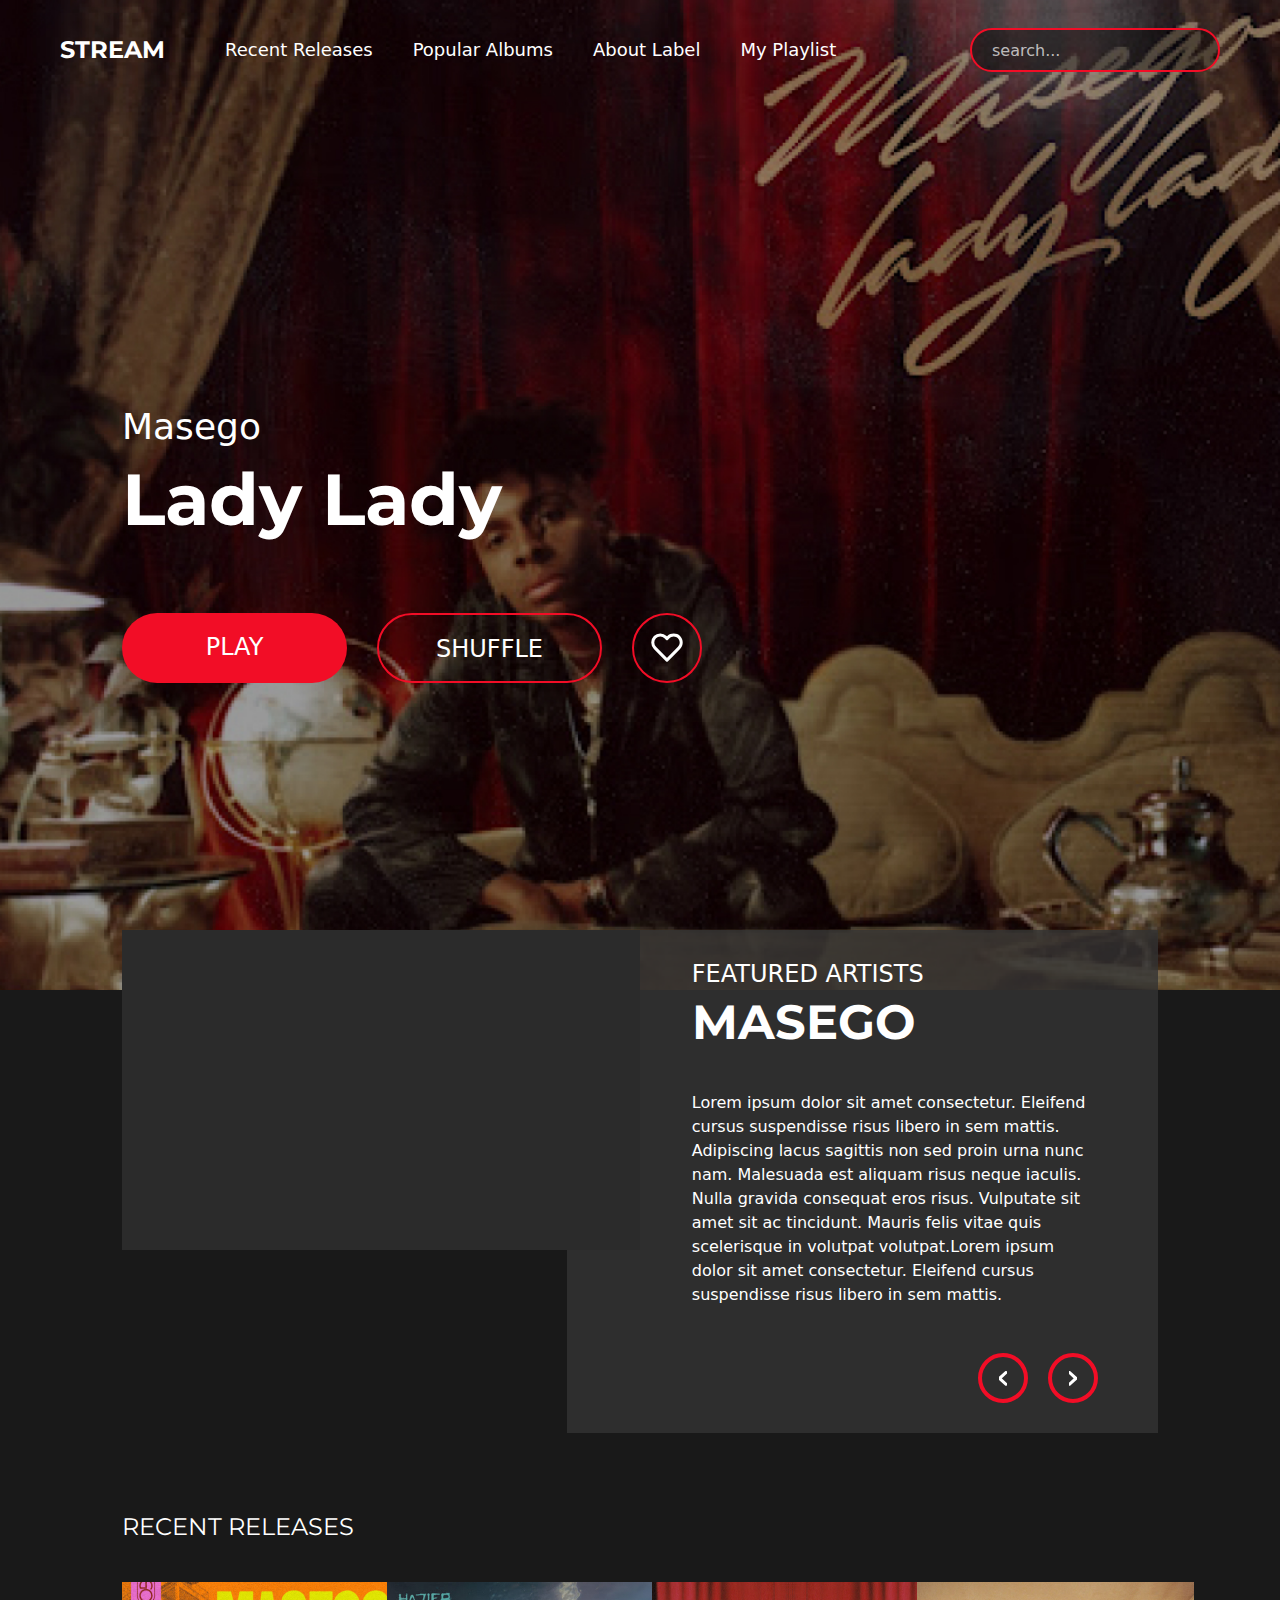
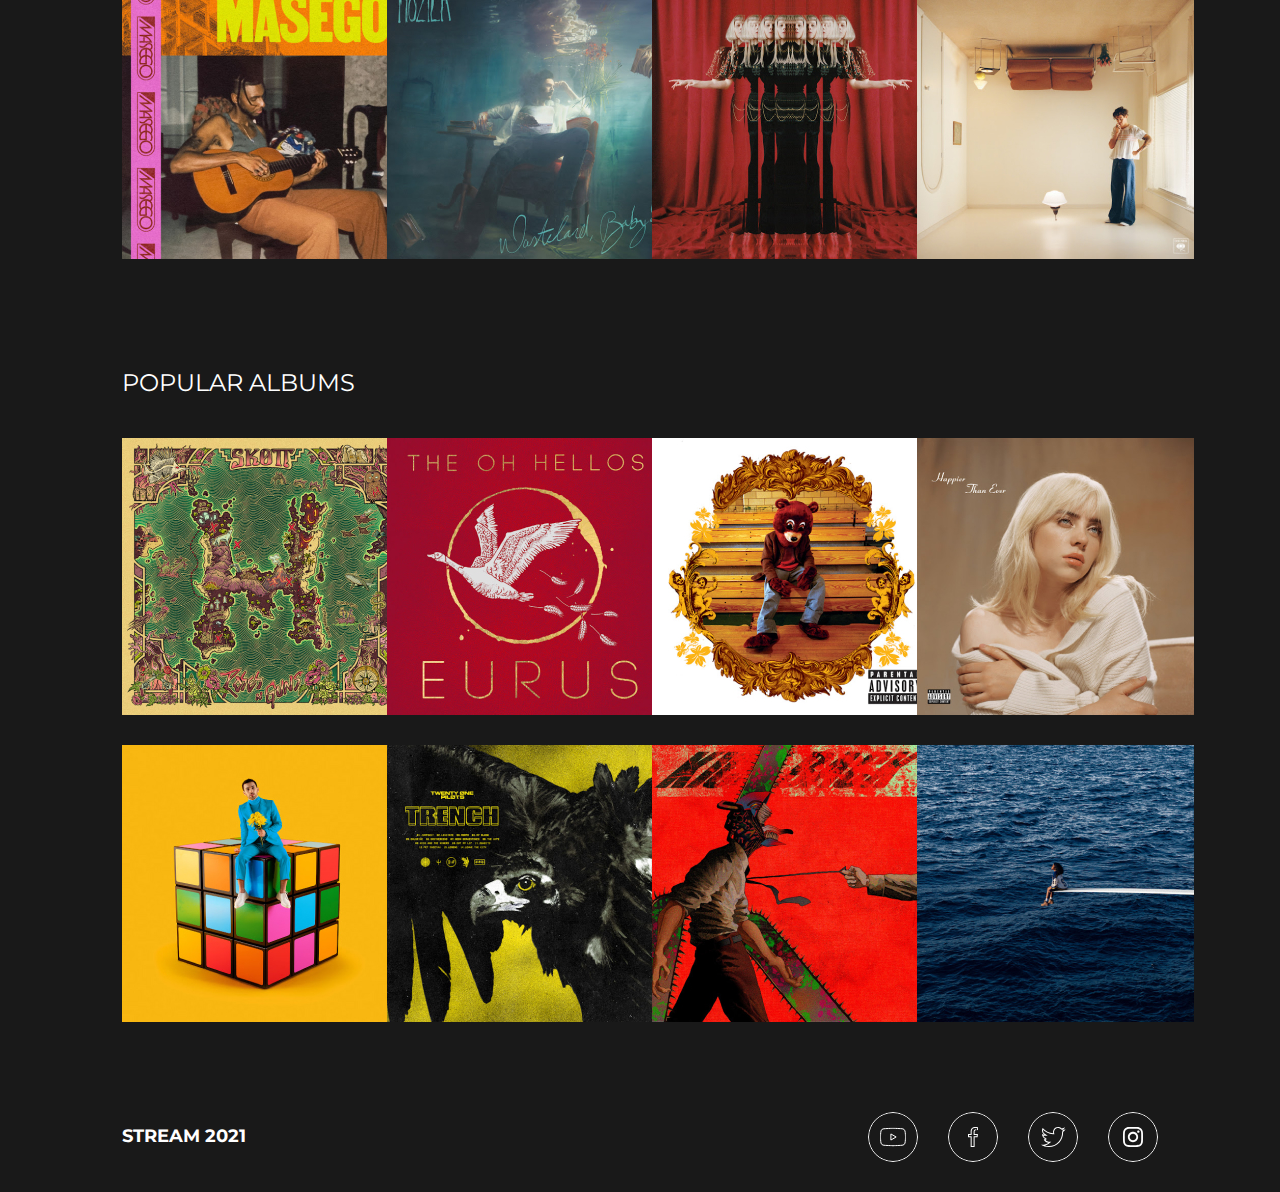
==== commit 5a65c08a: "update album" ====
--- a/index.html
+++ b/index.html
@@ -21,6 +21,9 @@
 </head>
 
 <body>
+
+  <!--Navigation Bar-->
+
     <div class="container-fluid">
         <nav class="navbar">
           <div class="nav-con">
@@ -37,7 +40,7 @@
 
             <div class="wrapper">
               <div class="search">
-                <input placeholder="search...">
+                <input class="search-bar" placeholder="search...">
               </div>
             </div>
             
@@ -248,80 +251,78 @@
                   </div>
                 </div>
               </div>
+
+              <div class="col-3 ">
+                <div class="album song-9">
+                  <div class="album-hover">
+                    <div class="album-play">
+                      <div class="play-button"></div> 
+                    </div>
+                    <div class="album-info">
+                      <div class="information">
+                        <p class="artist-name"> Artist Name</p>
+                        <p class="album-name"> Album Name</p>
+                      </div>
+                      <div class="like circle"></div>
+                    </div>
+                  </div>
+                </div>
+              </div>
+
+              <div class="col-3 ">
+                <div class="album song-10">
+                  <div class="album-hover">
+                    <div class="album-play">
+                      <div class="play-button"></div> 
+                    </div>
+                    <div class="album-info">
+                      <div class="information">
+                        <p class="artist-name"> Artist Name</p>
+                        <p class="album-name"> Album Name</p>
+                      </div>
+                      <div class="like circle"></div>
+                    </div>
+                  </div>
+                </div>
+              </div>
+
+              <div class="col-3 ">
+                <div class="album song-11">
+                  <div class="album-hover">
+                    <div class="album-play">
+                      <div class="play-button"></div> 
+                    </div>
+                    <div class="album-info">
+                      <div class="information">
+                        <p class="artist-name"> Artist Name</p>
+                        <p class="album-name"> Album Name</p>
+                      </div>
+                      <div class="like circle"></div>
+                    </div>
+                  </div>
+                </div>
+              </div>
+
+              <div class="col-3 ">
+                <div class="album song-12">
+                  <div class="album-hover">
+                    <div class="album-play">
+                      <div class="play-button"></div> 
+                    </div>
+                    <div class="album-info">
+                      <div class="information">
+                        <p class="artist-name"> Artist Name</p>
+                        <p class="album-name"> Album Name</p>
+                      </div>
+                      <div class="like circle"></div>
+                    </div>
+                  </div>
+                </div>
+              </div>
              
-            </div>
-
-            <div class="row small-top-marg">
-
-              <div class="col-3 ">
-                <div class="album song-9">
-                  <div class="album-hover">
-                    <div class="album-play">
-                      <div class="play-button"></div> 
-                    </div>
-                    <div class="album-info">
-                      <div class="information">
-                        <p class="artist-name"> Artist Name</p>
-                        <p class="album-name"> Album Name</p>
-                      </div>
-                      <div class="like circle"></div>
-                    </div>
-                  </div>
-                </div>
-              </div>
-
-              <div class="col-3 ">
-                <div class="album song-10">
-                  <div class="album-hover">
-                    <div class="album-play">
-                      <div class="play-button"></div> 
-                    </div>
-                    <div class="album-info">
-                      <div class="information">
-                        <p class="artist-name"> Artist Name</p>
-                        <p class="album-name"> Album Name</p>
-                      </div>
-                      <div class="like circle"></div>
-                    </div>
-                  </div>
-                </div>
-              </div>
-
-              <div class="col-3 ">
-                <div class="album song-11">
-                  <div class="album-hover">
-                    <div class="album-play">
-                      <div class="play-button"></div> 
-                    </div>
-                    <div class="album-info">
-                      <div class="information">
-                        <p class="artist-name"> Artist Name</p>
-                        <p class="album-name"> Album Name</p>
-                      </div>
-                      <div class="like circle"></div>
-                    </div>
-                  </div>
-                </div>
-              </div>
-
-              <div class="col-3 ">
-                <div class="album song-12">
-                  <div class="album-hover">
-                    <div class="album-play">
-                      <div class="play-button"></div> 
-                    </div>
-                    <div class="album-info">
-                      <div class="information">
-                        <p class="artist-name"> Artist Name</p>
-                        <p class="album-name"> Album Name</p>
-                      </div>
-                      <div class="like circle"></div>
-                    </div>
-                  </div>
-                </div>
-              </div>
              
             </div>
+
 
           </div>
 
--- a/css/main.css
+++ b/css/main.css
@@ -95,6 +95,22 @@
 .nav-con .wrapper{
     display: flex;
     align-items: center;
+}
+
+.search-bar{
+    width: 250px;
+    height: 44px;
+    border-radius: 50px;
+    background-color: rgba(0,0,0,0.4);
+    border: 2px solid #F20D26;
+    padding: 0;
+    padding-left: 20px;
+    padding-right: 20px;
+    color: white;
+}
+
+.search-bar::placeholder{
+    color: rgba(255, 255, 255, 0.7);
 }
 
 /* Header/hero */
@@ -268,6 +284,7 @@
     height: 277px;
     width: 277px;
     background-color: lightgray;
+    margin-bottom: 30px;
 }
 
 .margin-b{
@@ -312,9 +329,18 @@
     display: inline-block;
     height: 70px;
     width: 70px;
+    border-radius: 50%;
     background-image: url("../assets/play_icon.svg");
     background-position: center;
     background-size: cover;
+    transition: ease-out;
+    transition-duration: 0.2s;
+}
+
+.play-button:hover{
+    background-color: #F20D26;
+    transition: ease-out;
+    transition-duration: 0.2s;
 }
 
 .album-info{
@@ -326,10 +352,6 @@
 }
 
 .information{
-    display: inline-block;
-}
-
-.like{
     display: inline-block;
 }
 
@@ -346,12 +368,15 @@
 }
 
 .like{
+    display: inline-block;
     width: 40px;
     height: 40px;
     border-radius: 50%;
     background-image: url("../assets/heart_icon_smal\ 1.svg");
     background-position: center;
     background-size: cover;
+    transition: ease-out;
+    transition-duration: 0.2s;
 }
 
 .song-1{ background-image: url("../assets/albums/album01.jpg"); }
@@ -410,21 +435,10 @@
     cursor: pointer;
 }
 
-.youtube{
-    background-image: url("../assets/youtube.svg");
-}
-
-.facebook{
-    background-image: url("../assets/facebook.svg");
-}
-
-.twitter{
-    background-image: url("../assets/twitter.svg");
-}
-
-.instagram{
-    background-image: url("../assets/instagram.svg");
-}
+.youtube{background-image: url("../assets/youtube.svg");}
+.facebook{background-image: url("../assets/facebook.svg");}
+.twitter{background-image: url("../assets/twitter.svg");}
+.instagram{background-image: url("../assets/instagram.svg");}
 
 /* Page 2 */
 /* About content */
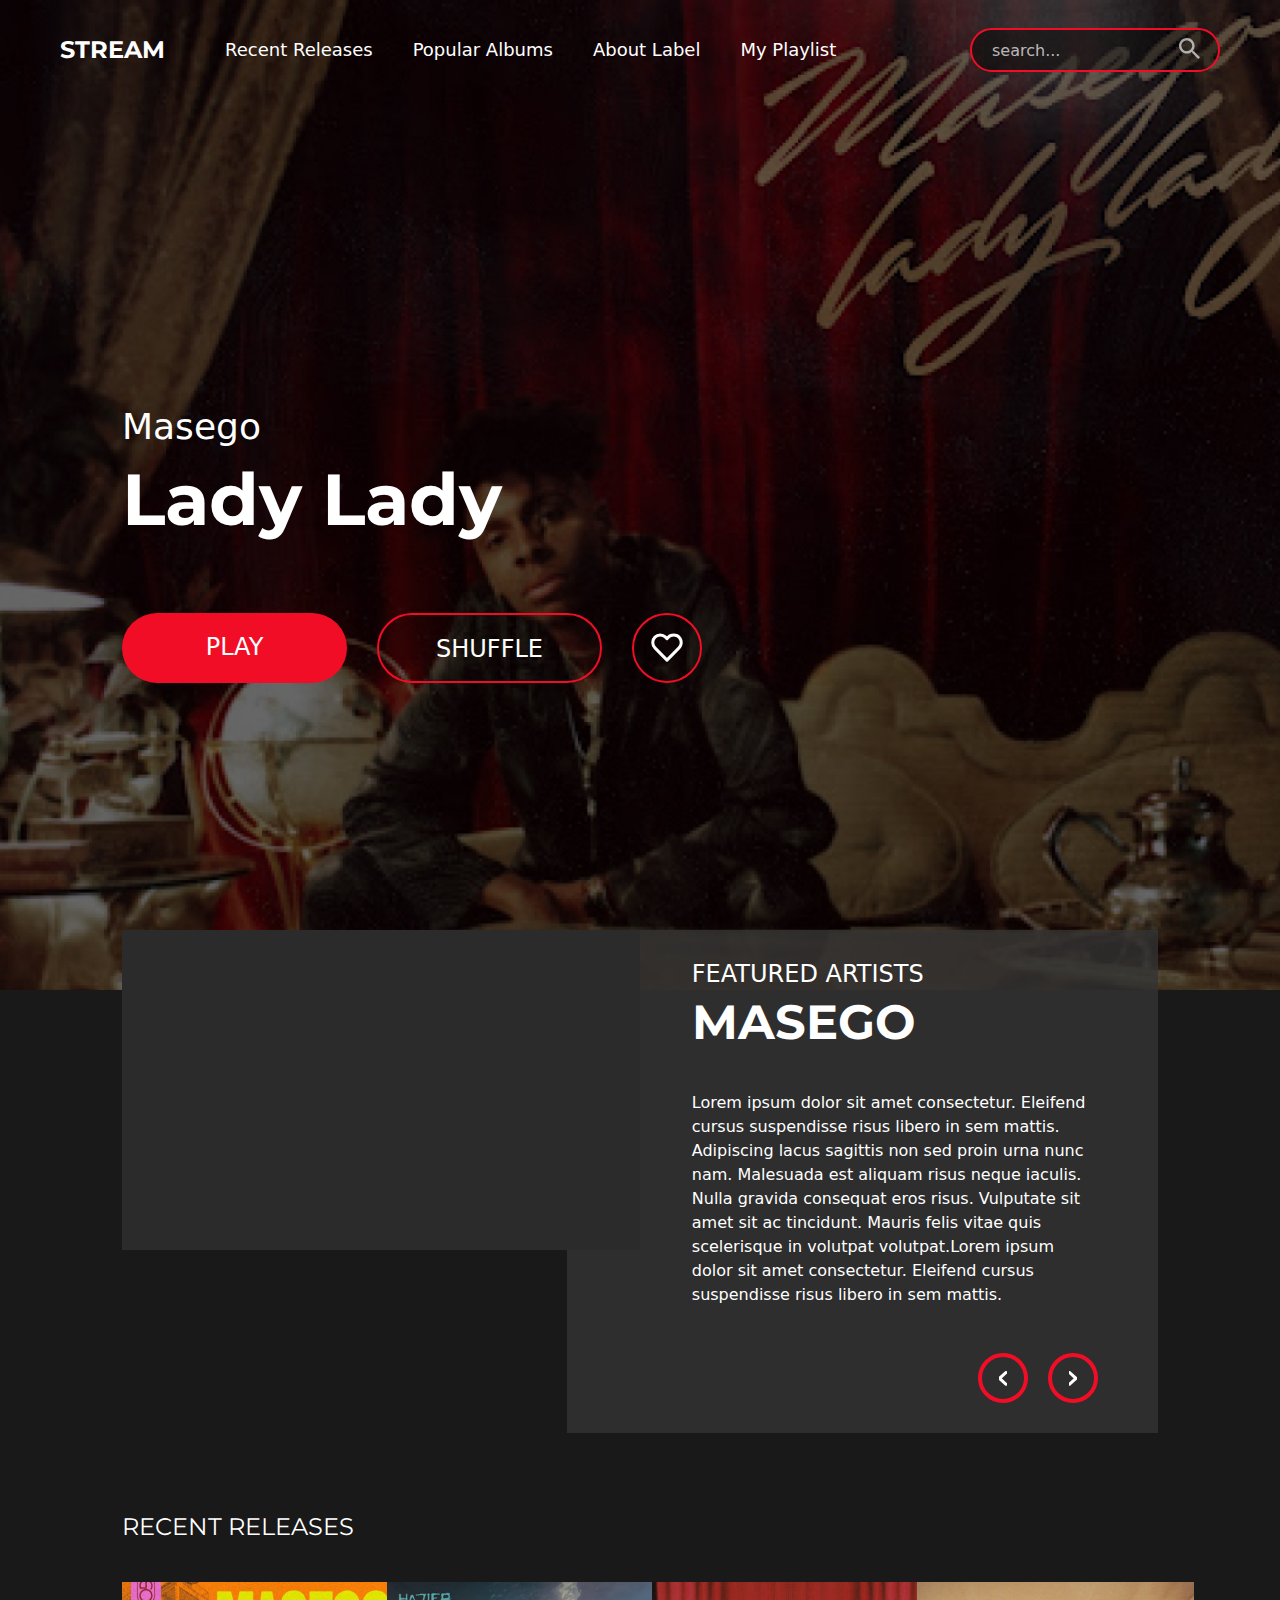
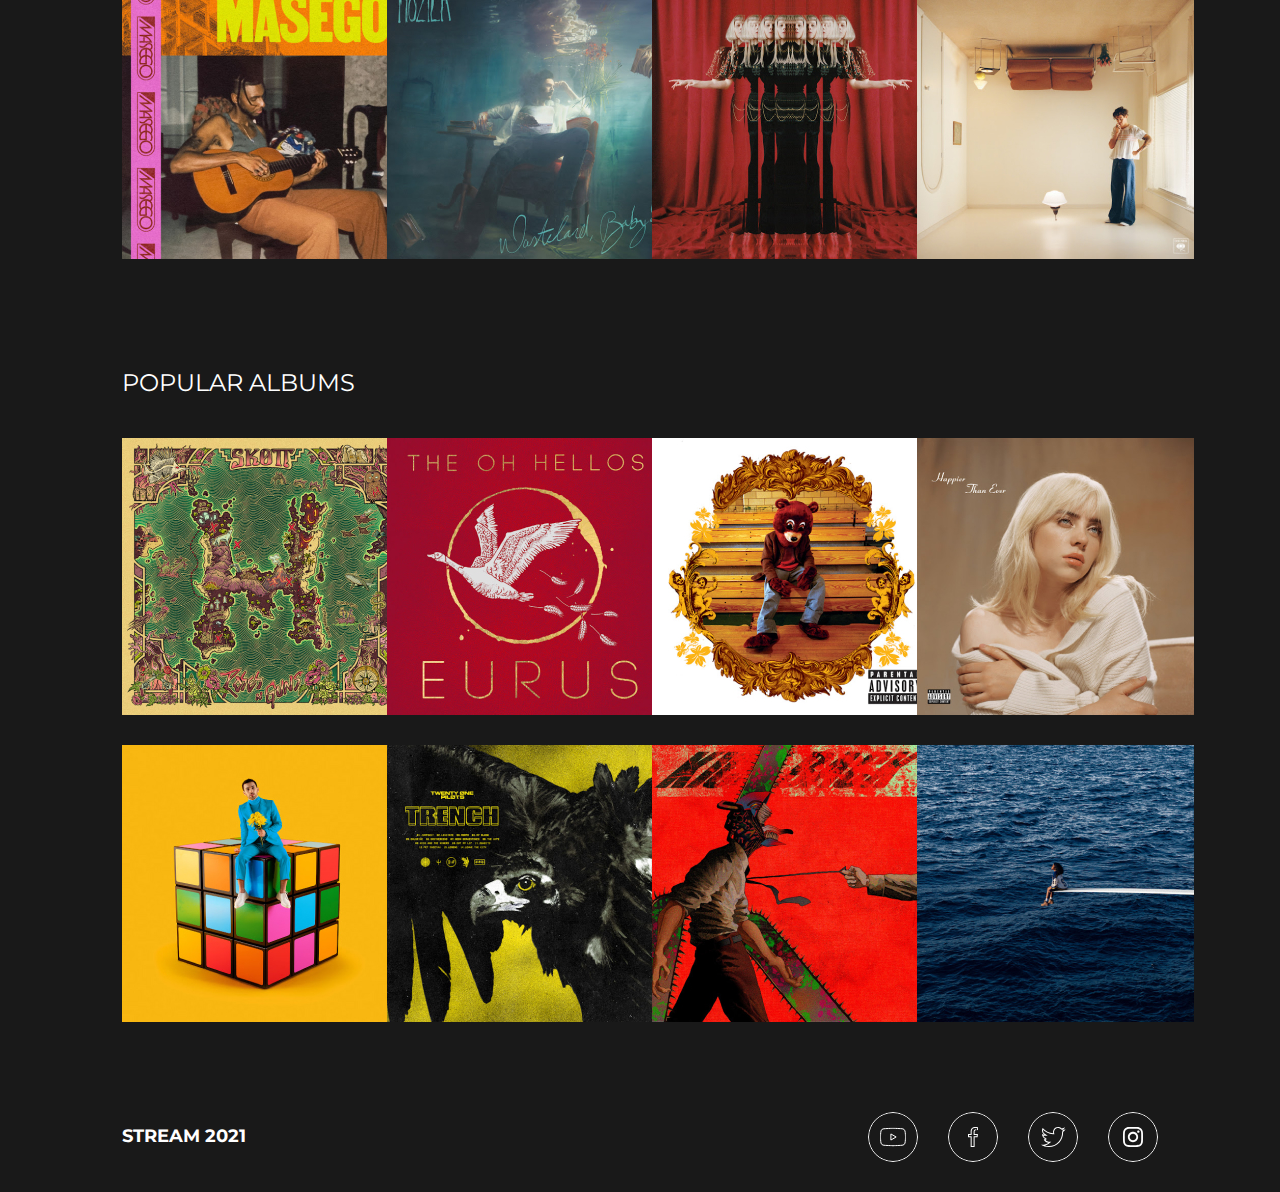
==== commit 8de07c32: "update navbar" ====
--- a/index.html
+++ b/index.html
@@ -25,6 +25,9 @@
   <!--Navigation Bar-->
 
     <div class="container-fluid">
+
+       <!--Navigation Bar-->
+
         <nav class="navbar">
           <div class="nav-con">
             <div class="wrapper">
@@ -33,19 +36,19 @@
               <div class="nav-links">
                 <div class="link">Recent Releases</div>
                 <div class="link">Popular Albums</div>
-                <a href="pages/about.html"> <div class="link">About Label</div> </a>
-                <a href="pages/my-playlist.html"> <div class="link">My Playlist</div> </a>
-              </div>
-            </div>
-
-            <div class="wrapper">
+                <a href="/pages/about.html"> <div class="link">About Label</div> </a>
+                <a href="/pages/my-playlist.html"> <div class="link">My Playlist</div> </a>
+              </div>
+            </div>
+
+            <div class="wrapper-search">
               <div class="search">
                 <input class="search-bar" placeholder="search...">
               </div>
-            </div>
-            
-            
-            
+              <div class="search-icon">
+                <img class="" src="/assets/search-icon.svg">
+              </div>
+            </div>
           </div>            
         </nav>
 
--- a/css/main.css
+++ b/css/main.css
@@ -107,11 +107,26 @@
     padding-left: 20px;
     padding-right: 20px;
     color: white;
+    padding-right: 50px;
 }
 
 .search-bar::placeholder{
     color: rgba(255, 255, 255, 0.7);
 }
+
+.wrapper-search{
+    position: relative;
+}
+
+.search-icon{
+    opacity: 80%;
+    position: absolute;
+    right: 20px;
+    top: 8px;
+    cursor: pointer;
+}
+
+
 
 /* Header/hero */
 
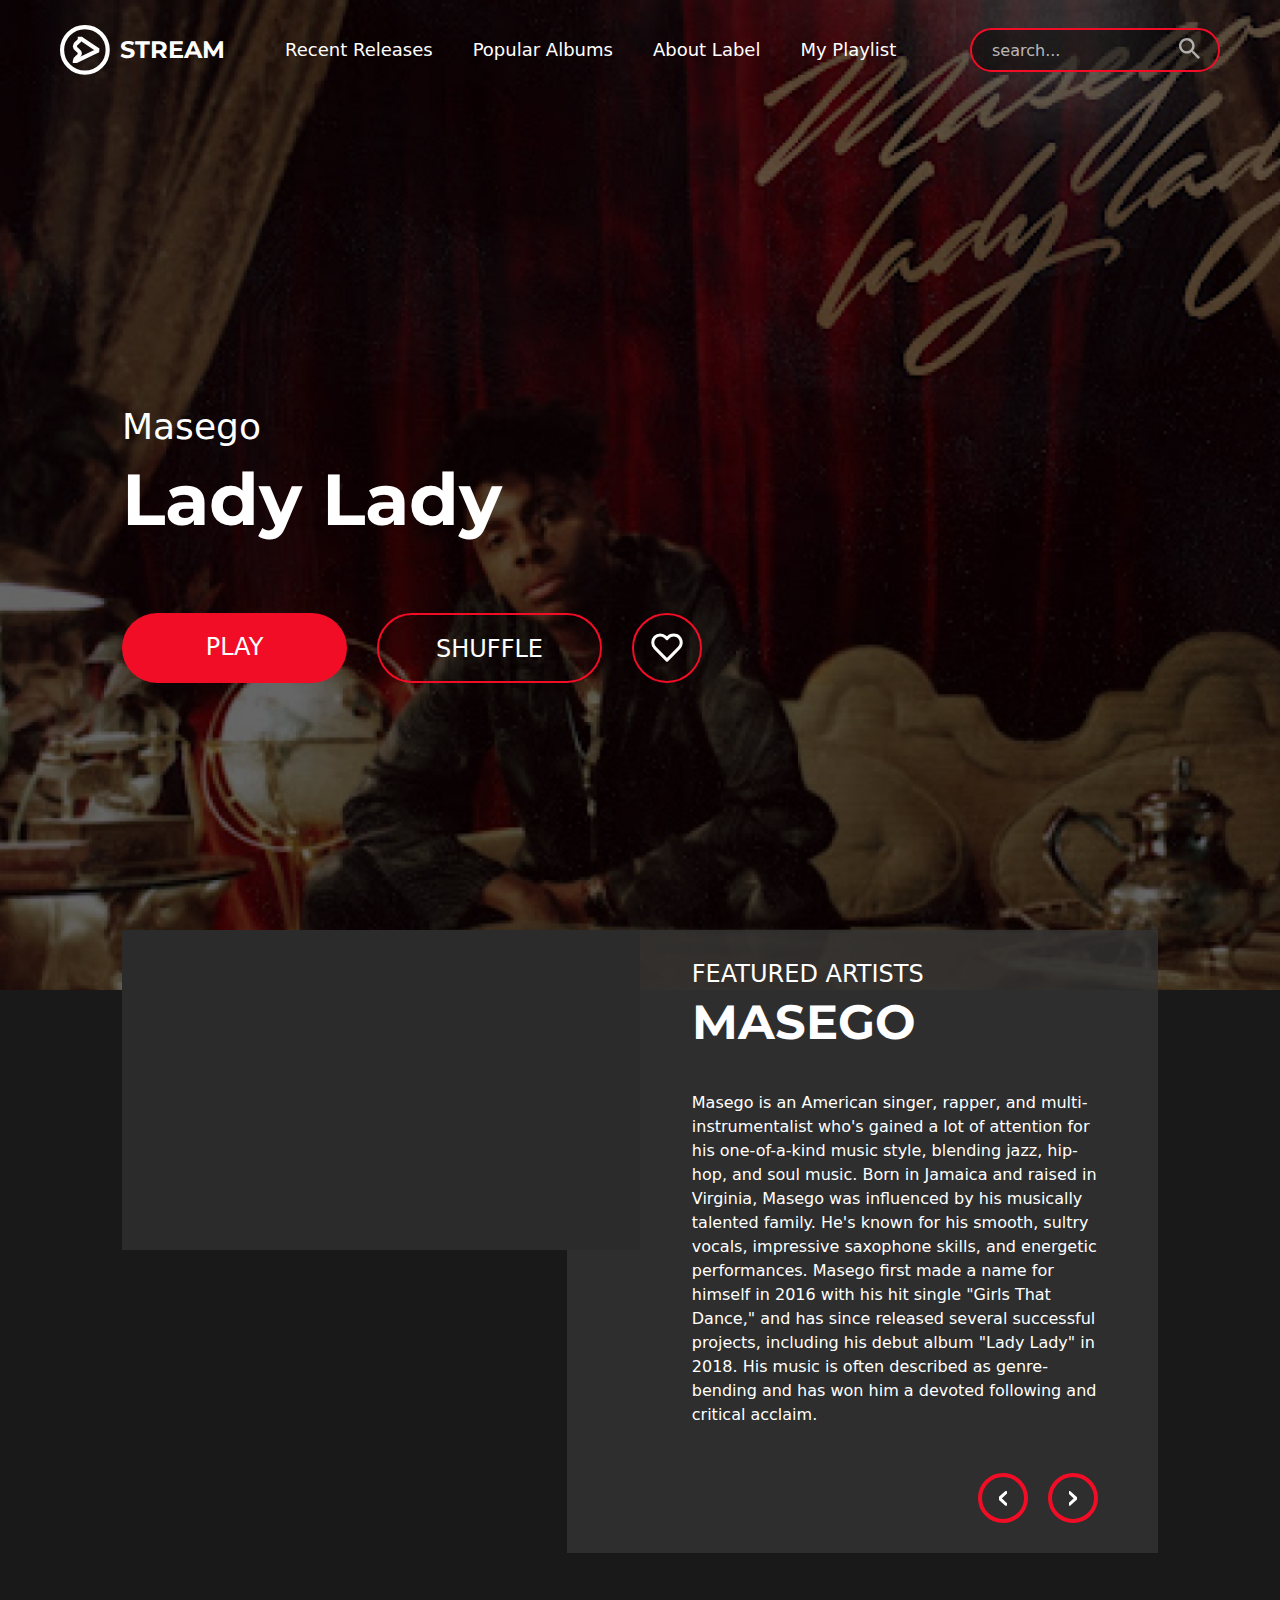
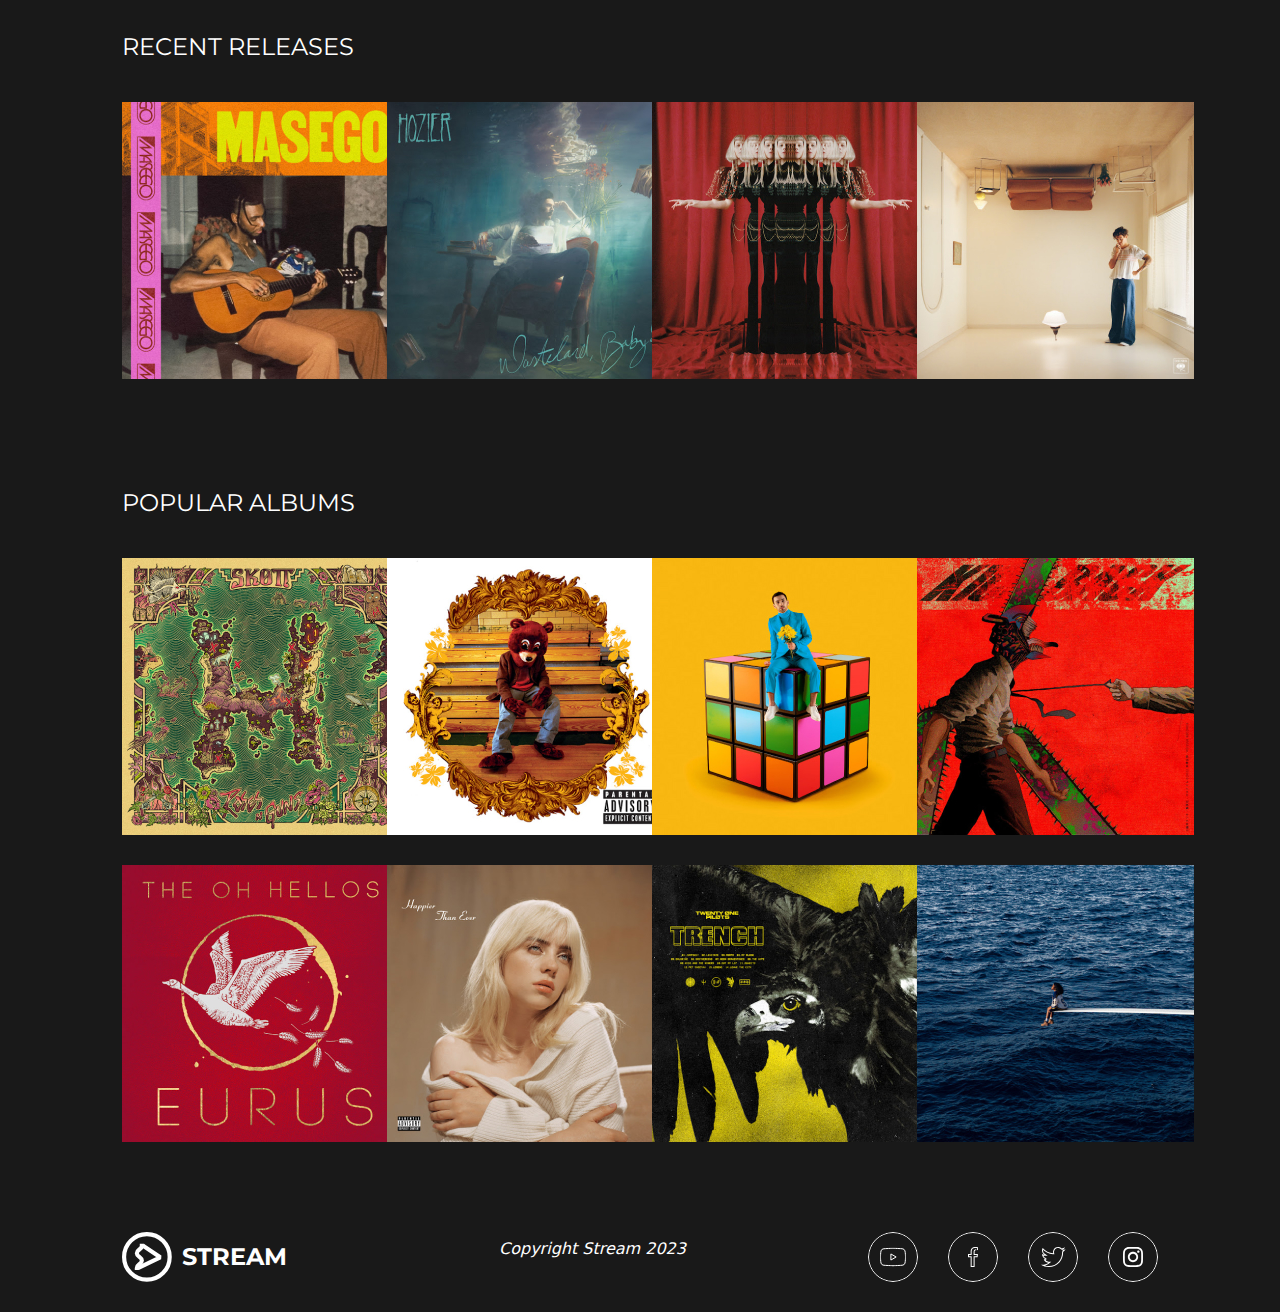
==== commit d06b07c0: "complete media player interface" ====
--- a/index.html
+++ b/index.html
@@ -31,11 +31,14 @@
         <nav class="navbar">
           <div class="nav-con">
             <div class="wrapper">
-              <a href="../index.html"> <div class="brand"> STREAM</div> </a> 
+              <a href="../index.html"> <div class="brand"> 
+                <div class="brand-icon"> <img src="/assets/stream_small_logo_white.svg" width="50px" height="50px" ></div>
+                STREAM
+              </div> </a> 
 
               <div class="nav-links">
-                <div class="link">Recent Releases</div>
-                <div class="link">Popular Albums</div>
+                <a href="#recent-releases"> <div class="link">Recent Releases</div> </a>
+                <a href="#popular-albums"> <div class="link">Popular Albums</div> </a>
                 <a href="/pages/about.html"> <div class="link">About Label</div> </a>
                 <a href="/pages/my-playlist.html"> <div class="link">My Playlist</div> </a>
               </div>
@@ -86,7 +89,7 @@
               <div class="featured_intro">
                 <h3 class="small-heading"> FEATURED ARTISTS</h3>
                 <h2 class="large-heading">MASEGO</h2>
-                <p>Lorem ipsum dolor sit amet consectetur. Eleifend cursus suspendisse risus libero in sem mattis. Adipiscing lacus sagittis non sed proin urna nunc nam. Malesuada est aliquam risus neque iaculis. Nulla gravida consequat eros risus. Vulputate sit amet sit ac tincidunt. Mauris felis vitae quis scelerisque in volutpat volutpat.Lorem ipsum dolor sit amet consectetur. Eleifend cursus suspendisse risus libero in sem mattis. </p>
+                <p>Masego is an American singer, rapper, and multi-instrumentalist who's gained a lot of attention for his one-of-a-kind music style, blending jazz, hip-hop, and soul music. Born in Jamaica and raised in Virginia, Masego was influenced by his musically talented family. He's known for his smooth, sultry vocals, impressive saxophone skills, and energetic performances. Masego first made a name for himself in 2016 with his hit single "Girls That Dance," and has since released several successful projects, including his debut album "Lady Lady" in 2018. His music is often described as genre-bending and has won him a devoted following and critical acclaim.</p>
                 
                 <div class="arrow-con">
 
@@ -105,7 +108,8 @@
           </div>
 
           <!--Recent Releases section-->
-          <div class="global-padding section-marg container">
+        
+          <div id="recent-releases" class="global-padding section-marg container">
             <div class="row">
               <h2 class="small-heading margin-b">RECENT RELEASES</h2>
 
@@ -117,8 +121,8 @@
                     </div>
                     <div class="album-info">
                       <div class="information">
-                        <p class="artist-name"> Artist Name</p>
-                        <p class="album-name"> Album Name</p>
+                        <p class="artist-name"> Masego</p>
+                        <p class="album-name"> Masego</p>
                       </div>
                       <div class="like circle"></div>
                     </div>
@@ -134,8 +138,8 @@
                     </div>
                     <div class="album-info">
                       <div class="information">
-                        <p class="artist-name"> Artist Name</p>
-                        <p class="album-name"> Album Name</p>
+                        <p class="artist-name"> Hozier</p>
+                        <p class="album-name"> Wasteland,Baby!</p>
                       </div>
                       <div class="like circle"></div>
                     </div>
@@ -151,8 +155,8 @@
                     </div>
                     <div class="album-info">
                       <div class="information">
-                        <p class="artist-name"> Artist Name</p>
-                        <p class="album-name"> Album Name</p>
+                        <p class="artist-name"> Aurora</p>
+                        <p class="album-name"> The Gods We Touch</p>
                       </div>
                       <div class="like circle"></div>
                     </div>
@@ -168,8 +172,8 @@
                     </div>
                     <div class="album-info">
                       <div class="information">
-                        <p class="artist-name"> Artist Name</p>
-                        <p class="album-name"> Album Name</p>
+                        <p class="artist-name"> Harry Styles</p>
+                        <p class="album-name"> Harrys House</p>
                       </div>
                       <div class="like circle"></div>
                     </div>
@@ -182,7 +186,7 @@
           
           <!--Popular Albums Section-->
 
-          <div class="global-padding section-marg container">
+          <div id="popular-albums" class="global-padding section-marg container">
 
             <div class="row">
               <h2 class="small-heading margin-b">POPULAR ALBUMS</h2>
@@ -195,8 +199,59 @@
                     </div>
                     <div class="album-info">
                       <div class="information">
-                        <p class="artist-name"> Artist Name</p>
-                        <p class="album-name"> Album Name</p>
+                        <p class="artist-name"> Skott</p>
+                        <p class="album-name"> Roses N guns</p>
+                      </div>
+                      <div class="like circle"></div>
+                    </div>
+                  </div>
+                </div>
+              </div>
+
+              <div class="col-3 ">
+                <div class="album song-7">
+                  <div class="album-hover">
+                    <div class="album-play">
+                      <div class="play-button"></div> 
+                    </div>
+                    <div class="album-info">
+                      <div class="information">
+                        <p class="artist-name"> Kanye West</p>
+                        <p class="album-name"> the College Dropout</p>
+                      </div>
+                      <div class="like circle"></div>
+                    </div>
+                  </div>
+                </div>
+              </div>
+
+              <div class="col-3 ">
+                <div class="album song-9">
+                  <div class="album-hover">
+                    <div class="album-play">
+                      <div class="play-button"></div> 
+                    </div>
+                    <div class="album-info">
+                      <div class="information">
+                        <p class="artist-name"> Max</p>
+                        <p class="album-name"> colour vision</p>
+                      </div>
+                      <div class="like circle"></div>
+                    </div>
+                  </div>
+                </div>
+              </div>
+
+              <div class="col-3 ">
+                <div class="album song-11">
+                  <div class="album-hover">
+                    <div class="album-play">
+                      <div class="play-button"></div> 
+                    </div>
+                    <div class="album-info">
+                      <div class="information">
+                        <p class="artist-name"> Kenshi Yonezu</p>
+                        <p class="album-name"> kick back</p>
                       </div>
                       <div class="like circle"></div>
                     </div>
@@ -212,25 +267,8 @@
                     </div>
                     <div class="album-info">
                       <div class="information">
-                        <p class="artist-name"> Artist Name</p>
-                        <p class="album-name"> Album Name</p>
-                      </div>
-                      <div class="like circle"></div>
-                    </div>
-                  </div>
-                </div>
-              </div>
-
-              <div class="col-3 ">
-                <div class="album song-7">
-                  <div class="album-hover">
-                    <div class="album-play">
-                      <div class="play-button"></div> 
-                    </div>
-                    <div class="album-info">
-                      <div class="information">
-                        <p class="artist-name"> Artist Name</p>
-                        <p class="album-name"> Album Name</p>
+                        <p class="artist-name"> The Oh Hellos</p>
+                        <p class="album-name"> eurus</p>
                       </div>
                       <div class="like circle"></div>
                     </div>
@@ -246,25 +284,8 @@
                     </div>
                     <div class="album-info">
                       <div class="information">
-                        <p class="artist-name"> Artist Name</p>
-                        <p class="album-name"> Album Name</p>
-                      </div>
-                      <div class="like circle"></div>
-                    </div>
-                  </div>
-                </div>
-              </div>
-
-              <div class="col-3 ">
-                <div class="album song-9">
-                  <div class="album-hover">
-                    <div class="album-play">
-                      <div class="play-button"></div> 
-                    </div>
-                    <div class="album-info">
-                      <div class="information">
-                        <p class="artist-name"> Artist Name</p>
-                        <p class="album-name"> Album Name</p>
+                        <p class="artist-name"> Billie Eilish</p>
+                        <p class="album-name"> Happier than ever</p>
                       </div>
                       <div class="like circle"></div>
                     </div>
@@ -280,25 +301,8 @@
                     </div>
                     <div class="album-info">
                       <div class="information">
-                        <p class="artist-name"> Artist Name</p>
-                        <p class="album-name"> Album Name</p>
-                      </div>
-                      <div class="like circle"></div>
-                    </div>
-                  </div>
-                </div>
-              </div>
-
-              <div class="col-3 ">
-                <div class="album song-11">
-                  <div class="album-hover">
-                    <div class="album-play">
-                      <div class="play-button"></div> 
-                    </div>
-                    <div class="album-info">
-                      <div class="information">
-                        <p class="artist-name"> Artist Name</p>
-                        <p class="album-name"> Album Name</p>
+                        <p class="artist-name"> Twenty One Pilots</p>
+                        <p class="album-name"> trench</p>
                       </div>
                       <div class="like circle"></div>
                     </div>
@@ -314,8 +318,8 @@
                     </div>
                     <div class="album-info">
                       <div class="information">
-                        <p class="artist-name"> Artist Name</p>
-                        <p class="album-name"> Album Name</p>
+                        <p class="artist-name"> SZA</p>
+                        <p class="album-name"> SOS</p>
                       </div>
                       <div class="like circle"></div>
                     </div>
@@ -334,16 +338,21 @@
           <div class="global-padding container">
             <div class="row">
               <div class="col-12 footer">
-                <div class="brand-footer"> STREAM 2021</div>
+                <a href="../index.html"> <div class="brand"> 
+                  <div class="brand-icon"> <img src="/assets/stream_small_logo_white.svg" width="50px" height="50px" ></div>
+                  STREAM
+                </div> </a> 
+                <p>Copyright Stream 2023</p>
                 <div class="socials">
-                  <div class="social-link youtube"></div>
-                  <div class="social-link facebook"></div>
-                  <div class="social-link twitter"></div>
-                  <div class="social-link instagram"></div>
+                  <a href="https://www.youtube.com"> <div class="social-link youtube"></div> </a>
+                  <a href="https://www.facebook.com"> <div class="social-link facebook"></div> </a>
+                  <a href="https://www.twitter.com"> <div class="social-link twitter"></div> </a>
+                  <a href="https://www.instagram.com"> <div class="social-link instagram"></div> </a>
                 </div>
               </div>
             </div>
           </div>
+  
           
 
     </div>
--- a/css/main.css
+++ b/css/main.css
@@ -42,7 +42,8 @@
 }
 
 .brand{
-    display: inline-block;
+    display: flex;
+    align-items: center;
     font-size: 24px;
     font-family: 'Montserrat', sans-serif;
     font-weight: 700;
@@ -50,6 +51,11 @@
     color: white;
     transition: ease-out;
     transition-duration: 0.2s;
+}
+
+.brand-icon{
+    margin-right: 10px;
+    fill: #F20D26;
 }
 
 .brand:hover{
@@ -373,6 +379,7 @@
 .artist-name{
     font-size: 12px;
     margin-bottom: 4px;
+    text-transform: capitalize;
 }
 
 .album-name{
@@ -380,6 +387,7 @@
     font-family: 'Montserrat', sans-serif;
     font-weight: 700;
     margin: 0;
+    text-transform: capitalize;
 }
 
 .like{
@@ -421,6 +429,10 @@
     padding-bottom: 30px;
 }
 
+.footer p{
+    font-style: italic;
+}
+
 .brand-footer{
     font-size: 18px;
     font-family: 'Montserrat', sans-serif;
@@ -460,6 +472,7 @@
 
 .about-content{
     padding-top: 255px;
+    margin-bottom: 100px;
 }
 
 .about-info{
@@ -478,17 +491,108 @@
 
 .contact{
     width: 190px;
-    height: 40px;
     border-radius: 100px;
-    background-color: aliceblue;
     margin-right: 30px;
+    display: flex;
+    align-items: center;
+    transition: ease-out;
+    transition-duration: 0.2s;
+}
+
+.contact-icon{
+    height: 50px;
+    width: 50px;
+    border: 2px solid #F20D26;
+    border-radius: 50%;
+    margin-right: 10px;
+    background-position: center;
+    background-repeat: no-repeat;
+}
+
+.contact:hover{
+    background-color: #F20D26;
+    transition: ease-out;
+    transition-duration: 0.2s;
+}
+
+.email{
+    background-image: url("/assets/email-icon.svg");
+}
+
+.phone{
+    background-image: url("/assets/phone-icon.svg");
+}
+
+.contact-links a{
+    color: white;
 }
 
 .form-con{
     width: 100%;
     height: 100%;
-    background-color: gray;
+    background-color: #383D43;
     padding: 30px;
+}
+
+.form-con h3{
+    margin-bottom: 20px;
+}
+
+.form-in{
+    width: 100%;
+    height: 50px;
+    background-color: #212327;
+    border-radius: 50px;
+    padding-left: 20px;
+    border: 0px;
+    margin-bottom: 30px;
+    color: white;
+}
+
+.form-in::placeholder{
+    color: white;
+}
+
+textarea{
+    width: 100%;
+    background-color: #212327;
+    border-radius: 30px;
+    height: 114px;
+    border: 0px;
+    padding-left: 20px;
+    padding-top: 15px;
+    color: white;
+}
+
+textarea::placeholder{
+    color: white;
+}
+
+select{
+    padding-right: 30px;
+    color: white;
+}
+
+.form-button{
+    width: 225px;
+    height: 53px;
+    padding-top: 5px;
+    float: right;
+    border-radius: 50px;
+    color: white;
+    background-color: #F20D26;
+    border: none;
+    font-size: 24px;
+    font-weight: 700;
+    margin-top: 30px;
+    transition: ease-out;
+    transition-duration: 0.2s;
+}
+
+.form-button:hover{
+    background-color: #f55769;
+    transition: ease-out;
+    transition-duration: 0.2s;
 }
 
 /* Page 3 */
@@ -501,8 +605,31 @@
 
 .playlist_album-cover{
     width: 100%;
-    background-color: aliceblue;
-    height: 470px;
+    background-image: url("/assets/favourite-cover.jpg");
+    background-position: center;
+    height: 400px;
+}
+
+.playlist-overlay{
+    width: 100%;
+    height: 100%;
+    background-color: #00000050;
+    font-family: 'Montserrat', sans-serif;
+    font-weight: 700;
+    text-align: center;
+    padding-top: 120px;
+}
+
+
+
+.favourites{
+    font-size: 55px;
+    margin: 0;
+}
+
+.mix{
+    font-size: 40px;
+    margin-bottom: 40px;
 }
 
 .playlist_songs{
@@ -516,4 +643,217 @@
     height: 50px;
     margin-top: 140px;
     margin-bottom: 40px;
+}
+
+.tab-select{
+    margin-bottom: 30px;
+}
+
+.tab{
+    width: 100%;
+    
+    display: flex;
+    flex-direction: column;
+    align-items: center;
+}
+
+.tab p{
+    margin: 0;
+    padding: 0;
+    font-size: 18px;
+    font-family: 'Montserrat', sans-serif;
+    cursor: pointer;
+}
+
+.underline{
+    width: 50%;
+    height: 4px;
+    background-color: #F20D26;
+    margin-top: 5px;
+}
+
+.tab-on{font-weight: 700;}
+
+.headers{
+    width: 100%;
+    font-size: 18px;
+    font-weight: 700;
+    margin-bottom: 10px;
+}
+
+.song-item{
+    width: 100%;
+    display: flex;
+    align-items: center;
+    margin-bottom: 10px;
+}
+
+.column{
+    align-items: first baseline;
+    justify-content: center;
+    flex-direction: column;
+    
+}
+
+.song-item p{
+    margin: 0;
+}
+
+.song-item-headers{
+    margin-left: 30px;
+    margin-top: 10px;
+}
+
+.song{
+    border-bottom: 2px solid #ffffff25;
+    margin-left: 30px;
+    margin-top: 10px;
+    display: flex;
+    align-items: center;
+}
+
+.first-item{
+    padding-left: 0;
+}
+
+.last-item{
+    padding-right: 0;
+}
+
+.song-name{
+    font-size: 14px;
+    font-weight: 700;
+}
+
+.song-info{
+    font-size: 12px;
+
+}
+
+.song-option{
+    float: right;
+}
+
+.options{
+    width: 100%;
+    display: flex;
+    justify-content: right;
+    margin-bottom: 10px;
+    cursor: pointer;
+}
+
+.listening{
+    font-weight: 700;
+}
+
+/* Slider Buttons */
+
+.slider-con{
+    width: 100%;
+    margin-bottom: 40px;
+}
+
+.slider-line{
+    width: 100%;
+    height: 4px;
+    background-color: #FFFFFF20;
+}
+
+.slider-inner{
+    width: 30%;
+    height: 5px;
+    background-color: #F20D26;
+}
+
+.slider-icon{
+    width: 20px;
+    height: 20px;
+    background-color: #F20D26;
+    border-radius: 50%;
+    margin-left: 30%;
+    margin-top: -12px;
+}
+
+.slider-icon:hover{
+    cursor: pointer;
+}
+
+.hud{
+    display: flex;
+    justify-content: space-between;
+    padding-bottom: 30px;
+    align-items: center;
+    font-family: 'Montserrat', sans-serif;
+}
+
+.row-flex{
+    display: flex;
+    flex-direction: row;
+    align-items: center;
+}
+
+.now-playing-image{
+    width: 70px;
+    height: 70px;
+}
+
+.now-playing-info{
+    display: flex;
+    height: 100%;
+    margin-left: 20px;
+    
+}
+
+.playing-song{
+    font-size: 24px;
+    font-weight: 700;
+    margin: 0;
+}
+
+.playing-artist{
+    margin: 0;
+    font-size: 14px;
+}
+
+.song-nav{
+    margin-left: 30px;
+    margin-right: 30px;
+    width: 50px;
+    height: 50px;
+    border-radius: 50%;
+    transition: ease-out;
+    transition-duration: 0.2s;
+}
+
+.song-pause{
+    width: 100px;
+    height: 100px;
+    transition: ease-out;
+    transition-duration: 0.2s;
+}
+
+.song-pause:hover{
+    cursor: pointer;
+    opacity: 0.6;
+    transition: ease-out;
+    transition-duration: 0.2s;
+}
+
+.playing-time{
+    font-size: 18px;
+    font-weight: 700;
+    margin-right: 40px;
+}
+
+.playing-options{
+    width: 40px;
+    height: 40px;
+    border: 2px solid white;
+    border-radius: 50%;
+    padding-top: 15px;
+    cursor: pointer;
+}
+
+.options-icon{
+    transform: rotateZ(90deg);
 }